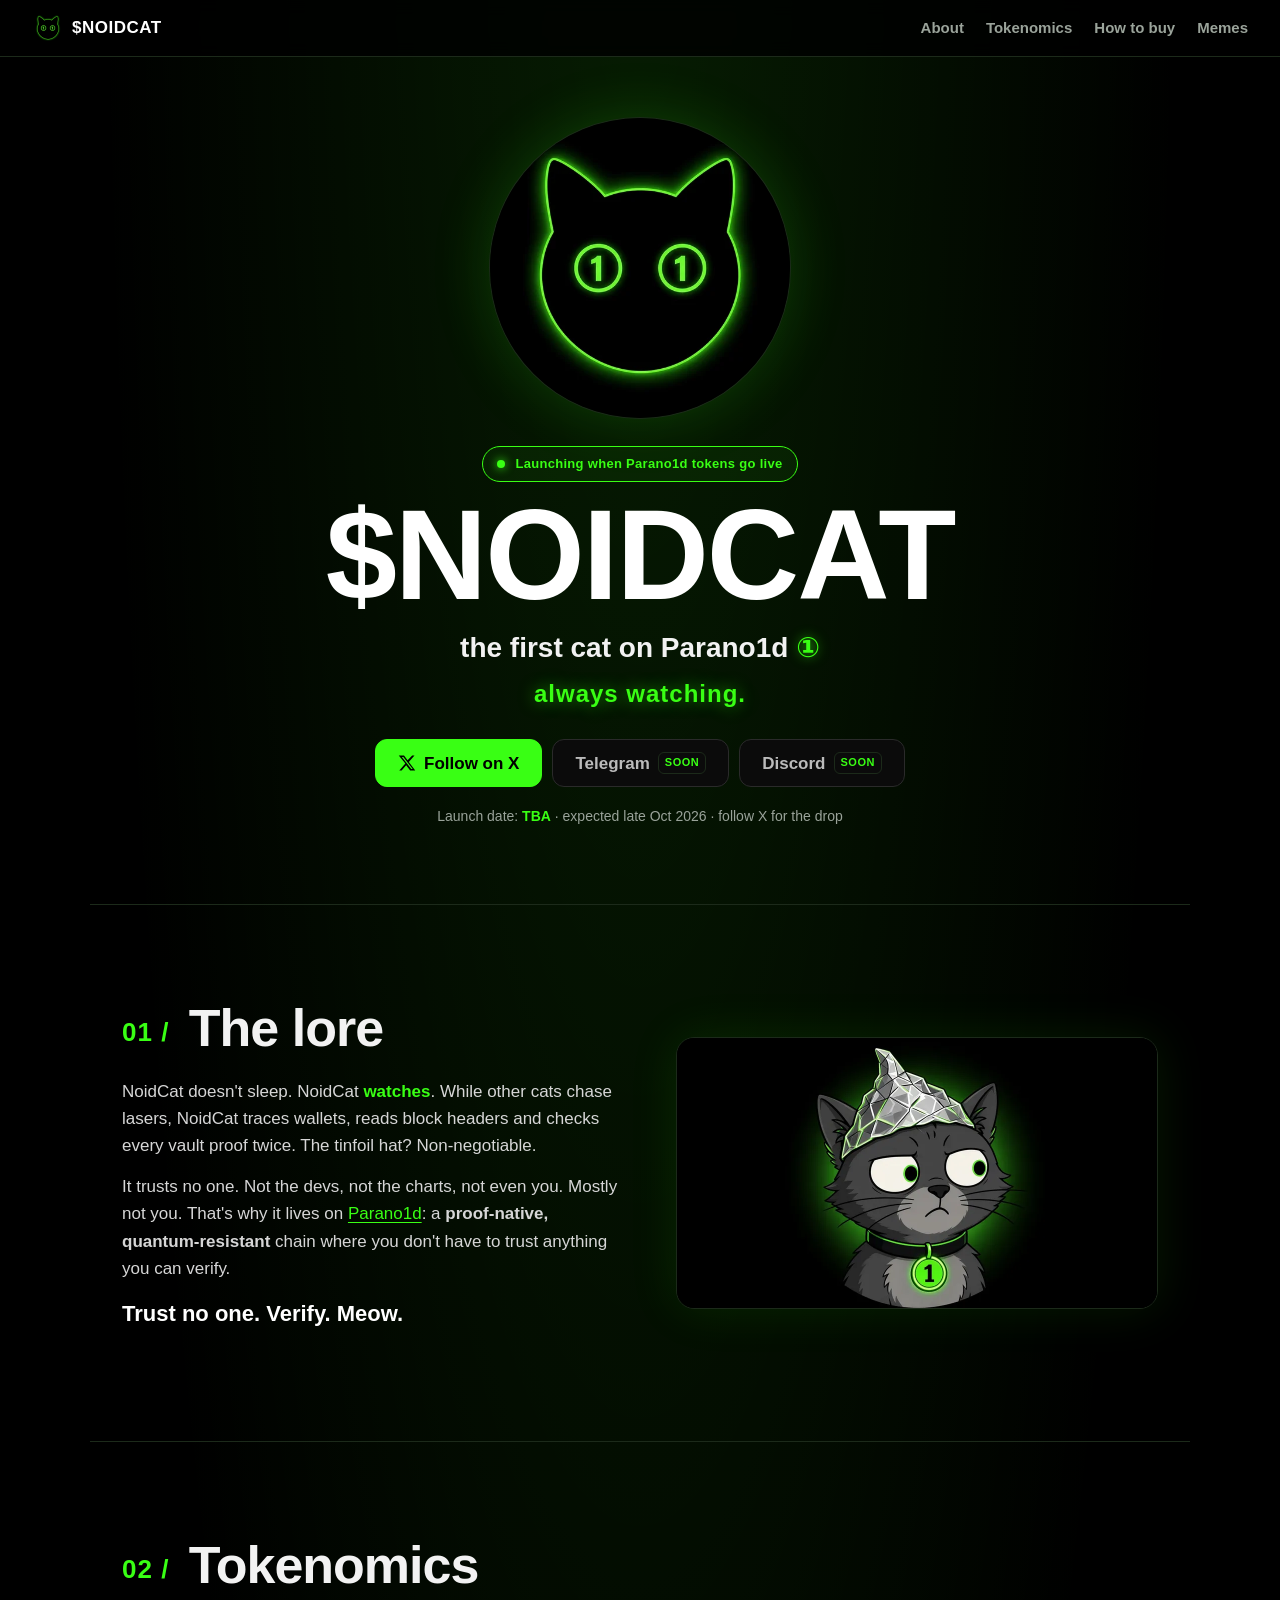
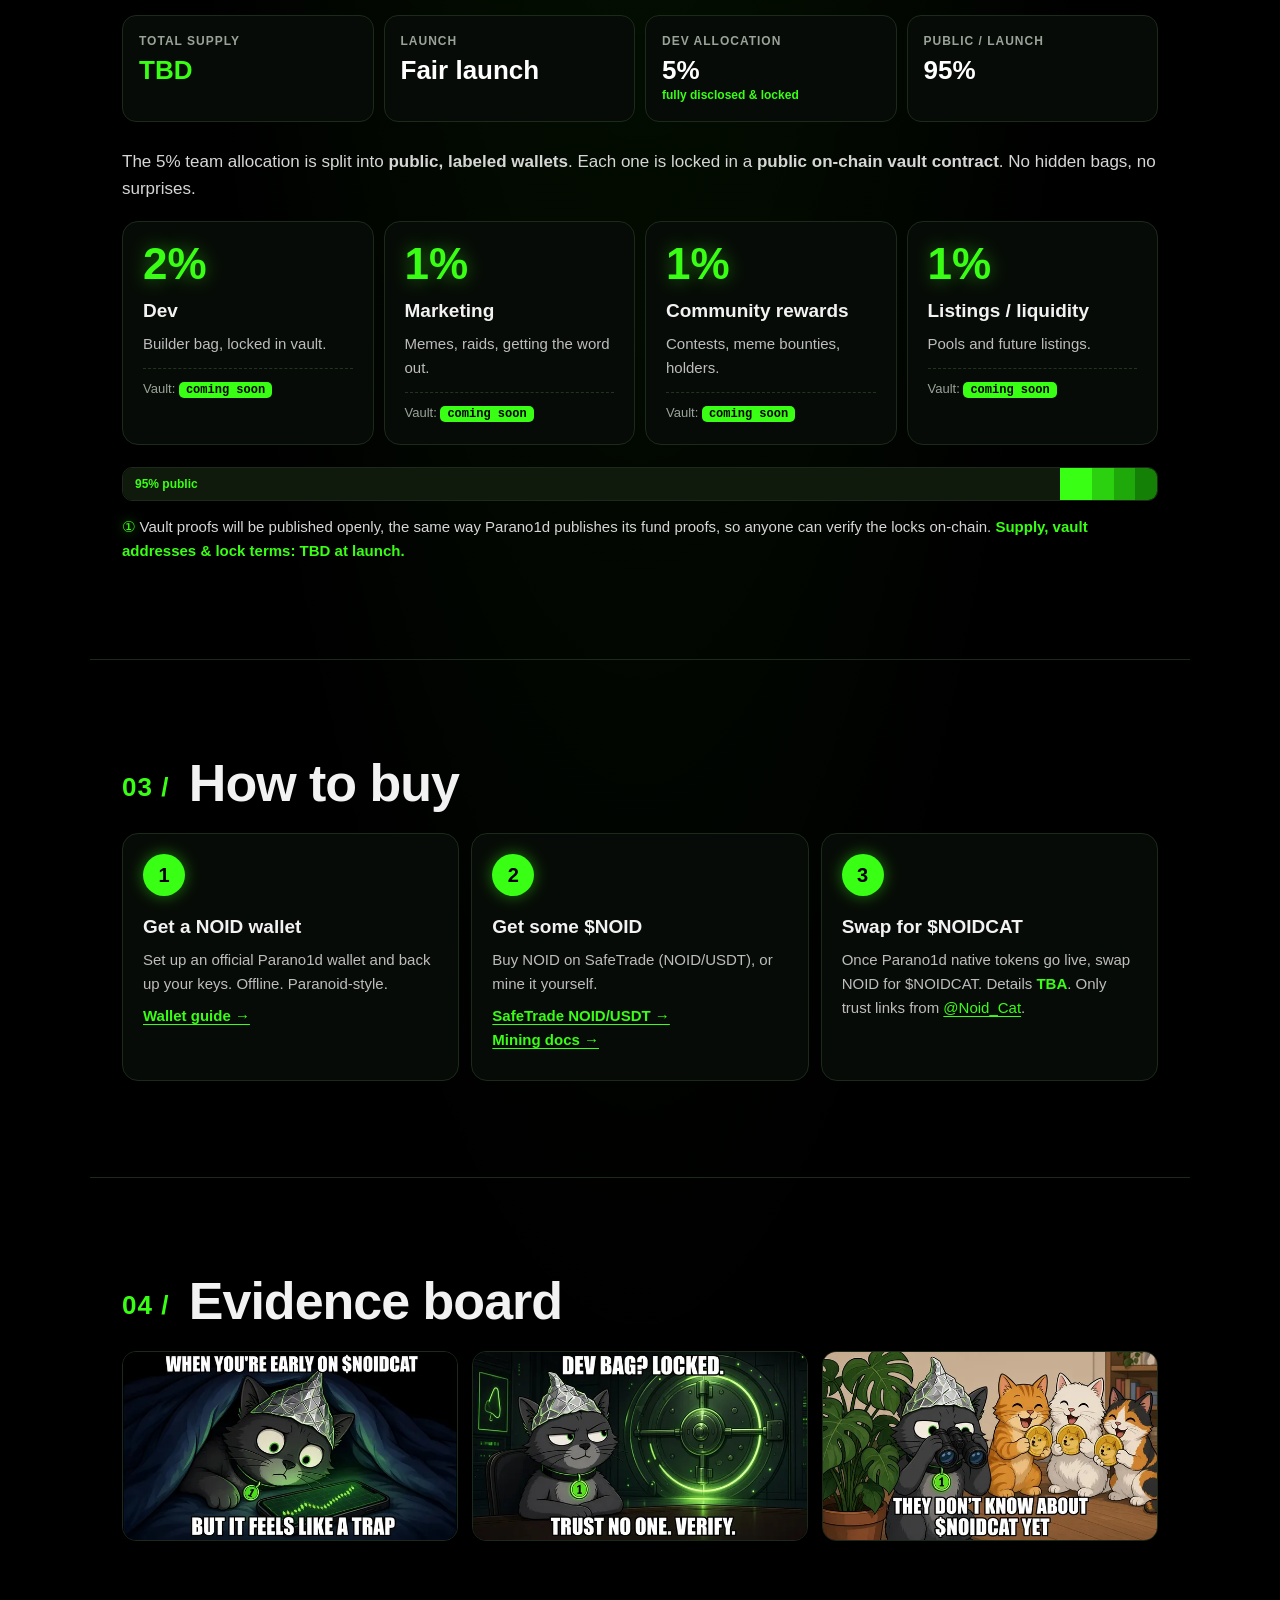
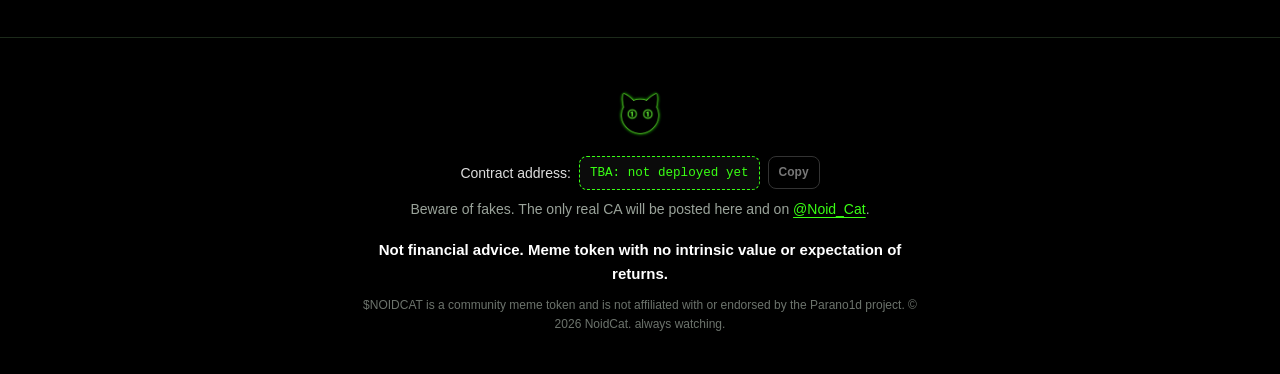
==== index.html @ 2bb9843e "NoidCat static site for GitHub Pages (noidcat.com)" ====
<!doctype html>
<html lang="en">
<head>
<meta charset="utf-8">
<meta name="viewport" content="width=device-width, initial-scale=1">
<title>$NOIDCAT | the first cat on Parano1d ①</title>
<meta name="description" content="$NOIDCAT: the first cat on Parano1d ①. A paranoid meme token launching when Parano1d native tokens go live. Always watching.">
<meta name="theme-color" content="#000000">
<!-- TODO: once a domain exists, make og:image / twitter:image absolute URLs (e.g. https://noidcat.xyz/assets/og-image.jpg) -->
<meta property="og:type" content="website">
<meta property="og:url" content="https://noidcat.com/">
<meta property="og:site_name" content="NoidCat">
<meta property="og:title" content="$NOIDCAT: the first cat on Parano1d ①">
<meta property="og:description" content="Paranoid meme cat launching when Parano1d tokens go live. Always watching.">
<meta property="og:image" content="https://noidcat.com/assets/og-image.jpg">
<meta property="og:image:width" content="1200">
<meta property="og:image:height" content="630">
<meta property="og:image:alt" content="NoidCat logo: black cat head with glowing neon-green ① eyes">
<meta name="twitter:card" content="summary_large_image">
<meta name="twitter:site" content="@Noid_Cat">
<meta name="twitter:title" content="$NOIDCAT: the first cat on Parano1d ①">
<meta name="twitter:description" content="Paranoid meme cat launching when Parano1d tokens go live. Always watching.">
<meta name="twitter:image" content="https://noidcat.com/assets/og-image.jpg">
<link rel="canonical" href="https://noidcat.com/">
<link rel="icon" href="favicon.ico" sizes="any">
<link rel="icon" type="image/png" sizes="32x32" href="assets/favicon-32.png">
<link rel="icon" type="image/png" sizes="192x192" href="assets/favicon-192.png">
<link rel="apple-touch-icon" href="assets/apple-touch-icon.png">
<link rel="preload" as="image" href="assets/logo.webp">
<link rel="stylesheet" href="style.css">
</head>
<body>
<a class="skip" href="#about">Skip to content</a>

<header class="nav">
  <a class="brand" href="#top"><img src="assets/logo.webp" alt="" width="32" height="32">$NOIDCAT</a>
  <nav aria-label="Sections">
    <a href="#about">About</a><a href="#tokenomics">Tokenomics</a><a href="#buy">How to buy</a><a href="#memes">Memes</a>
  </nav>
</header>

<main id="top">
  <!-- 1. HERO -->
  <section class="hero">
    <div class="eyes-wrap">
      <img class="logo" src="assets/logo.webp" alt="NoidCat logo: black cat head with glowing green ① eyes" width="512" height="512" fetchpriority="high">
    </div>
    <p class="badge"><span class="dot" aria-hidden="true"></span>Launching when Parano1d tokens go live</p>
    <h1>$NOIDCAT</h1>
    <p class="sub">the first cat on Parano1d <span class="one">①</span></p>
    <p class="tagline">always watching.</p>
    <div class="cta">
      <a class="btn primary" href="https://x.com/Noid_Cat" target="_blank" rel="noopener">
        <svg viewBox="0 0 24 24" aria-hidden="true"><path d="M18.9 2H22l-7.6 8.7L23 22h-6.8l-5.3-6.9L4.8 22H1.7l8.1-9.3L1 2h7l4.8 6.3L18.9 2Zm-1.2 18h1.9L7.1 3.9H5.1L17.7 20Z"/></svg>Follow on X</a>
      <a class="btn soon" href="#" aria-disabled="true" title="Coming soon">Telegram <small>soon</small></a>
      <a class="btn soon" href="#" aria-disabled="true" title="Coming soon">Discord <small>soon</small></a>
    </div>
    <p class="launch-note">Launch date: <strong>TBA</strong> &middot; expected late Oct 2026 &middot; follow X for the drop</p>
  </section>

  <!-- 2. ABOUT -->
  <section id="about" class="section about">
    <div class="about-text">
      <h2><span class="kicker">01 /</span> The lore</h2>
      <p>NoidCat doesn't sleep. NoidCat <em>watches</em>. While other cats chase lasers, NoidCat traces wallets, reads block headers and checks every vault proof twice. The tinfoil hat? Non-negotiable.</p>
      <p>It trusts no one. Not the devs, not the charts, not even you. Mostly not you. That's why it lives on <a href="https://parano1d.org" target="_blank" rel="noopener">Parano1d</a>: a <strong>proof-native, quantum-resistant</strong> chain where you don't have to trust anything you can verify.</p>
      <p class="punch">Trust no one. Verify. Meow.</p>
    </div>
    <figure class="about-img">
      <img src="assets/character-960.webp" srcset="assets/character-960.webp 960w, assets/character.webp 1280w" sizes="(min-width: 900px) 520px, 100vw" alt="NoidCat: a suspicious gray cat in a tinfoil hat with a glowing ① collar tag" width="960" height="540" loading="lazy">
    </figure>
  </section>

  <!-- 3. TOKENOMICS -->
  <section id="tokenomics" class="section">
    <h2><span class="kicker">02 /</span> Tokenomics</h2>
    <div class="stats">
      <div class="stat"><span class="label">Total supply</span><span class="val tbd">TBD</span></div>
      <div class="stat"><span class="label">Launch</span><span class="val">Fair launch</span></div>
      <div class="stat"><span class="label">Dev allocation</span><span class="val">5%</span><span class="hint">fully disclosed &amp; locked</span></div>
      <div class="stat"><span class="label">Public / launch</span><span class="val">95%</span></div>
    </div>

    <p class="lead">The 5% team allocation is split into <strong>public, labeled wallets</strong>. Each one is locked in a <strong>public on-chain vault contract</strong>. No hidden bags, no surprises.</p>

    <div class="alloc">
      <article class="card"><div class="pct">2%</div><h3>Dev</h3><p>Builder bag, locked in vault.</p><p class="addr">Vault: <code>coming soon</code></p></article>
      <article class="card"><div class="pct">1%</div><h3>Marketing</h3><p>Memes, raids, getting the word out.</p><p class="addr">Vault: <code>coming soon</code></p></article>
      <article class="card"><div class="pct">1%</div><h3>Community rewards</h3><p>Contests, meme bounties, holders.</p><p class="addr">Vault: <code>coming soon</code></p></article>
      <article class="card"><div class="pct">1%</div><h3>Listings / liquidity</h3><p>Pools and future listings.</p><p class="addr">Vault: <code>coming soon</code></p></article>
    </div>

    <div class="bar" role="img" aria-label="Allocation: 95% public, 2% dev, 1% marketing, 1% community, 1% listings">
      <span style="flex:95" class="b-pub">95% public</span><span style="flex:2" class="b-dev"></span><span style="flex:1" class="b-mkt"></span><span style="flex:1" class="b-com"></span><span style="flex:1" class="b-liq"></span>
    </div>

    <p class="proof"><span class="one">①</span> Vault proofs will be published openly, the same way Parano1d publishes its fund proofs, so anyone can verify the locks on-chain. <span class="tbd-inline">Supply, vault addresses &amp; lock terms: TBD at launch.</span></p>
  </section>

  <!-- 4. HOW TO BUY -->
  <section id="buy" class="section">
    <h2><span class="kicker">03 /</span> How to buy</h2>
    <ol class="steps">
      <li><span class="n">1</span><div><h3>Get a NOID wallet</h3><p>Set up an official Parano1d wallet and back up your keys. Offline. Paranoid-style.</p><p class="links"><a href="https://docs.parano1d.org/getting-started/wallet" target="_blank" rel="noopener">Wallet guide →</a></p></div></li>
      <li><span class="n">2</span><div><h3>Get some $NOID</h3><p>Buy NOID on SafeTrade (NOID/USDT), or mine it yourself.</p><p class="links"><a href="https://safetrade.com/exchange/NOID-USDT" target="_blank" rel="noopener">SafeTrade NOID/USDT →</a> <a href="https://docs.parano1d.org/mining" target="_blank" rel="noopener">Mining docs →</a></p></div></li>
      <li><span class="n">3</span><div><h3>Swap for $NOIDCAT</h3><p>Once Parano1d native tokens go live, swap NOID for $NOIDCAT. Details <strong class="tbd-inline">TBA</strong>. Only trust links from <a href="https://x.com/Noid_Cat" target="_blank" rel="noopener">@Noid_Cat</a>.</p></div></li>
    </ol>
  </section>

  <!-- 5. MEMES -->
  <section id="memes" class="section">
    <h2><span class="kicker">04 /</span> Evidence board</h2>
    <div class="gallery">
      <figure><a href="assets/meme-early-trap.jpg" target="_blank"><img src="assets/meme-early-trap-640.webp" srcset="assets/meme-early-trap-640.webp 640w, assets/meme-early-trap.webp 1280w" sizes="(min-width: 900px) 33vw, 100vw" alt="Meme: When you're early on $NOIDCAT but it feels like a trap" width="640" height="360" loading="lazy"></a></figure>
      <figure><a href="assets/meme-dev-bag-locked.jpg" target="_blank"><img src="assets/meme-dev-bag-locked-640.webp" srcset="assets/meme-dev-bag-locked-640.webp 640w, assets/meme-dev-bag-locked.webp 1280w" sizes="(min-width: 900px) 33vw, 100vw" alt="Meme: Dev bag? Locked. Trust no one. Verify." width="640" height="360" loading="lazy"></a></figure>
      <figure><a href="assets/meme-they-dont-know.jpg" target="_blank"><img src="assets/meme-they-dont-know-640.webp" srcset="assets/meme-they-dont-know-640.webp 640w, assets/meme-they-dont-know.webp 1280w" sizes="(min-width: 900px) 33vw, 100vw" alt="Meme: They don't know about $NOIDCAT yet" width="640" height="360" loading="lazy"></a></figure>
    </div>
  </section>
</main>

<!-- 6. FOOTER -->
<footer class="footer">
  <img src="assets/logo.webp" alt="" width="56" height="56" loading="lazy">
  <p class="ca">Contract address: <code id="ca">TBA: not deployed yet</code> <button type="button" class="copy" data-copy="ca" disabled>Copy</button></p>
  <p class="warn">Beware of fakes. The only real CA will be posted here and on <a href="https://x.com/Noid_Cat" target="_blank" rel="noopener">@Noid_Cat</a>.</p>
  <p class="disclaimer">Not financial advice. Meme token with no intrinsic value or expectation of returns.</p>
  <p class="small">$NOIDCAT is a community meme token and is not affiliated with or endorsed by the Parano1d project. &copy; 2026 NoidCat. always watching.</p>
</footer>

<script>
// Copy contract address (enabled once a real CA is set). No trackers.
document.querySelectorAll('.copy').forEach(function(b){b.addEventListener('click',function(){var t=document.getElementById(b.dataset.copy).textContent.trim();navigator.clipboard&&navigator.clipboard.writeText(t).then(function(){b.textContent='Copied';setTimeout(function(){b.textContent='Copy'},1500)})})});
document.querySelectorAll('[aria-disabled="true"]').forEach(function(a){a.addEventListener('click',function(e){e.preventDefault()})});
</script>
</body>
</html>
---- style.css ----
:root{--bg:#000;--fg:#f2f2f2;--muted:#9aa39a;--g:#39ff14;--g2:#2bd10f;--line:#1c2a1a;--card:#070b07;
--font:"Inter","Helvetica Neue",Arial,system-ui,-apple-system,"Segoe UI",Roboto,sans-serif}
*{box-sizing:border-box}
html{scroll-behavior:smooth;-webkit-text-size-adjust:100%}
body{margin:0;background:var(--bg);color:var(--fg);font-family:var(--font);line-height:1.6;font-size:17px;
background-image:radial-gradient(ellipse at 50% -10%,rgba(57,255,20,.12),transparent 60%)}
img{max-width:100%;height:auto;display:block}
a{color:var(--g);text-decoration-thickness:1px;text-underline-offset:3px}
a:hover{color:#fff}
:focus-visible{outline:2px solid var(--g);outline-offset:3px}
.skip{position:absolute;left:-999px}.skip:focus{left:8px;top:8px;background:var(--g);color:#000;padding:8px;z-index:9}
code{font-family:ui-monospace,SFMono-Regular,Menlo,Consolas,monospace;font-size:.9em}
.one{color:var(--g);text-shadow:0 0 12px rgba(57,255,20,.7)}

/* nav */
.nav{position:sticky;top:0;z-index:5;display:flex;align-items:center;justify-content:space-between;gap:12px;
padding:10px 18px;background:rgba(0,0,0,.82);backdrop-filter:blur(8px);-webkit-backdrop-filter:blur(8px);border-bottom:1px solid var(--line)}
.brand{display:flex;align-items:center;gap:8px;font-weight:900;color:#fff;text-decoration:none;letter-spacing:.5px}
.brand img{border-radius:50%}
.nav nav{display:none;gap:22px}
.nav nav a{color:var(--muted);text-decoration:none;font-weight:600;font-size:15px}
.nav nav a:hover{color:var(--g)}

/* hero */
.hero{min-height:calc(100svh - 53px);display:flex;flex-direction:column;align-items:center;justify-content:center;text-align:center;padding:40px 20px 56px}
.eyes-wrap{width:min(62vw,300px);aspect-ratio:1;border-radius:50%;overflow:hidden;box-shadow:0 0 0 1px var(--line),0 0 60px rgba(57,255,20,.18)}
.logo{width:100%;height:100%;object-fit:cover}
.badge{display:inline-flex;align-items:center;gap:10px;margin:28px 0 6px;padding:7px 14px;border:1px solid var(--g);border-radius:999px;
color:var(--g);font-size:13px;font-weight:700;letter-spacing:.3px;background:rgba(57,255,20,.06)}
.dot{width:8px;height:8px;border-radius:50%;background:var(--g);box-shadow:0 0 10px var(--g);animation:pulse 1.6s ease-in-out infinite}
@keyframes pulse{50%{opacity:.25}}
h1{margin:6px 0 0;font-size:clamp(52px,15vw,128px);line-height:.95;font-weight:900;letter-spacing:-2px;color:#fff}
.sub{margin:10px 0 0;font-size:clamp(19px,4.6vw,28px);font-weight:700}
.tagline{margin:4px 0 26px;color:var(--g);font-weight:800;font-size:clamp(18px,4vw,24px);letter-spacing:1px;text-shadow:0 0 16px rgba(57,255,20,.5)}
.cta{display:flex;flex-wrap:wrap;justify-content:center;gap:10px;width:100%;max-width:640px}
.btn{display:inline-flex;align-items:center;justify-content:center;gap:8px;min-height:48px;padding:0 22px;border-radius:12px;font-weight:800;text-decoration:none;
border:1px solid #2a2a2a;color:#fff;background:#0b0b0b;transition:transform .15s,box-shadow .15s}
.btn svg{width:18px;height:18px;fill:currentColor}
.btn.primary{background:var(--g);color:#000;border-color:var(--g);flex-basis:100%}
.btn.primary:hover{box-shadow:0 0 24px rgba(57,255,20,.55);transform:translateY(-1px);color:#000}
.btn.soon{flex:1;color:#bbb;cursor:not-allowed}
.btn.soon small{font-size:11px;font-weight:700;color:var(--g);border:1px solid var(--line);border-radius:6px;padding:1px 6px;text-transform:uppercase;letter-spacing:.5px}
.launch-note{margin:18px 0 0;color:var(--muted);font-size:14px}
.launch-note strong{color:var(--g)}

/* sections */
.section{max-width:1100px;margin:0 auto;padding:64px 20px;border-top:1px solid var(--line)}
h2{margin:0 0 22px;font-size:clamp(32px,7vw,52px);line-height:1.05;font-weight:900;letter-spacing:-1px}
.kicker{color:var(--g);font-size:.5em;vertical-align:middle;letter-spacing:1px;margin-right:6px}
h3{margin:0 0 6px;font-size:19px;font-weight:800}
.about{display:grid;gap:28px;align-items:center}
.about p{margin:0 0 14px;color:#d6d6d6}
.about em{color:var(--g);font-style:normal;font-weight:700}
.punch{font-weight:900;font-size:22px;color:#fff!important}
.about-img{margin:0;border-radius:18px;overflow:hidden;border:1px solid var(--line);box-shadow:0 0 50px rgba(57,255,20,.1)}

/* tokenomics */
.stats{display:grid;grid-template-columns:1fr 1fr;gap:10px;margin-bottom:26px}
.stat{background:var(--card);border:1px solid var(--line);border-radius:14px;padding:16px;display:flex;flex-direction:column}
.label{color:var(--muted);font-size:12px;text-transform:uppercase;letter-spacing:1px;font-weight:700}
.val{font-size:26px;font-weight:900;color:#fff;margin-top:4px;line-height:1.2}
.hint{color:var(--g);font-size:12px;font-weight:600}
.tbd{color:var(--g)}
.lead{color:#d6d6d6;margin:0 0 18px}
.alloc{display:grid;grid-template-columns:1fr 1fr;gap:10px}
.card{position:relative;background:var(--card);border:1px solid var(--line);border-radius:16px;padding:16px;transition:border-color .2s}
.card:hover{border-color:var(--g)}
.pct{font-size:clamp(34px,9vw,44px);font-weight:900;line-height:1;color:var(--g);text-shadow:0 0 18px rgba(57,255,20,.45);margin-bottom:10px}
.card p{margin:0;color:#bdbdbd;font-size:15px}
.card .addr{margin-top:12px;padding-top:10px;border-top:1px dashed #223322;font-size:13px;color:var(--muted)}
.addr code{color:#000;background:var(--g);border-radius:5px;padding:1px 7px;font-weight:700;font-size:12px}
.bar{display:flex;height:34px;margin:22px 0 14px;border-radius:10px;overflow:hidden;border:1px solid var(--line);font-size:12px;font-weight:800}
.bar span{display:flex;align-items:center;padding-left:12px;min-width:5px}
.b-pub{background:#0f1a0d;color:var(--g)}
.b-dev{background:var(--g)}.b-mkt{background:#2bd10f}.b-com{background:#1fa80a}.b-liq{background:#158006}
.proof{color:#d6d6d6;font-size:15px;margin:0}
.tbd-inline{color:var(--g);font-weight:700}

/* steps */
.steps{list-style:none;margin:0;padding:0;display:grid;gap:12px;counter-reset:s}
.steps li{display:flex;gap:16px;background:var(--card);border:1px solid var(--line);border-radius:16px;padding:20px}
.n{flex:none;width:42px;height:42px;border-radius:50%;display:grid;place-items:center;background:var(--g);color:#000;font-weight:900;font-size:20px;box-shadow:0 0 16px rgba(57,255,20,.45)}
.steps p{margin:0 0 8px;color:#bdbdbd;font-size:15px}
.links a{font-weight:700;font-size:15px;margin-right:14px;display:inline-block}

/* gallery */
.gallery{display:grid;gap:14px}
.gallery figure{margin:0;border-radius:14px;overflow:hidden;border:1px solid var(--line);background:#050505}
.gallery img{width:100%;aspect-ratio:16/9;object-fit:cover;transition:transform .3s}
.gallery a:hover img{transform:scale(1.03)}

/* footer */
.footer{border-top:1px solid var(--line);padding:48px 20px 40px;text-align:center;color:var(--muted);font-size:14px}
.footer img{margin:0 auto 14px;border-radius:50%}
.ca{display:flex;flex-wrap:wrap;justify-content:center;align-items:center;gap:8px;color:#ddd;margin:0 0 8px}
.ca code{background:#0b0b0b;border:1px dashed var(--g);color:var(--g);padding:6px 10px;border-radius:8px;word-break:break-all}
.copy{font:inherit;font-weight:700;font-size:12px;background:transparent;border:1px solid #333;color:#777;border-radius:8px;padding:6px 10px}
.copy:not(:disabled){color:var(--g);border-color:var(--g);cursor:pointer}
.warn{margin:0 0 18px}
.disclaimer{color:#fff;font-weight:800;max-width:560px;margin:0 auto 10px;font-size:15px}
.small{font-size:12px;max-width:560px;margin:0 auto;color:#6c736c}

/* >= tablet */
@media (min-width:640px){
  .stats{grid-template-columns:repeat(4,1fr)}
  .card{padding:20px}
  .gallery{grid-template-columns:1fr 1fr}
  .btn.primary{flex-basis:auto}.btn.soon{flex:none}
}
@media (min-width:900px){
  .nav{padding:12px 32px}.nav nav{display:flex}
  .section{padding:96px 32px}
  .about{grid-template-columns:1.05fr 1fr;gap:48px}
  .alloc{grid-template-columns:repeat(4,1fr)}
  .steps{grid-template-columns:repeat(3,1fr)}
  .steps li{flex-direction:column}
  .gallery{grid-template-columns:repeat(3,1fr)}
}
@media (prefers-reduced-motion:reduce){*{animation:none!important;transition:none!important;scroll-behavior:auto!important}}
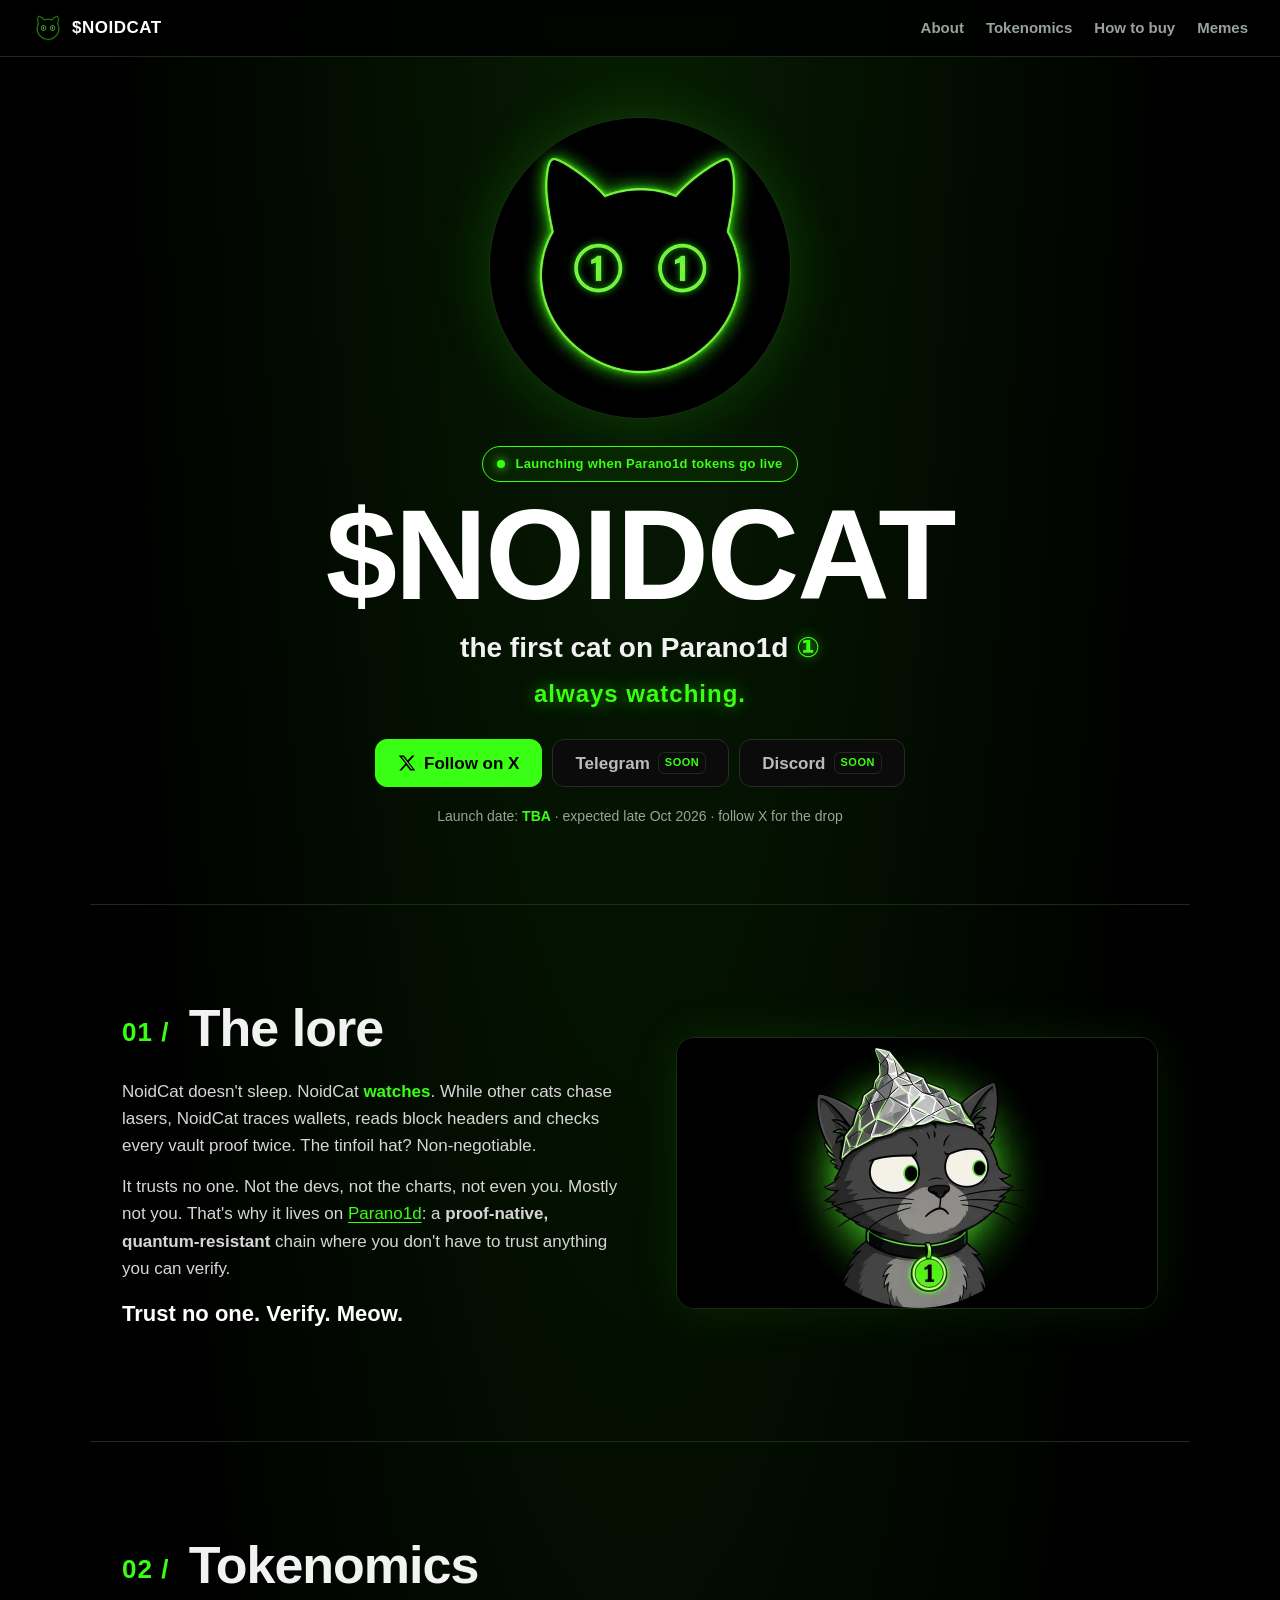
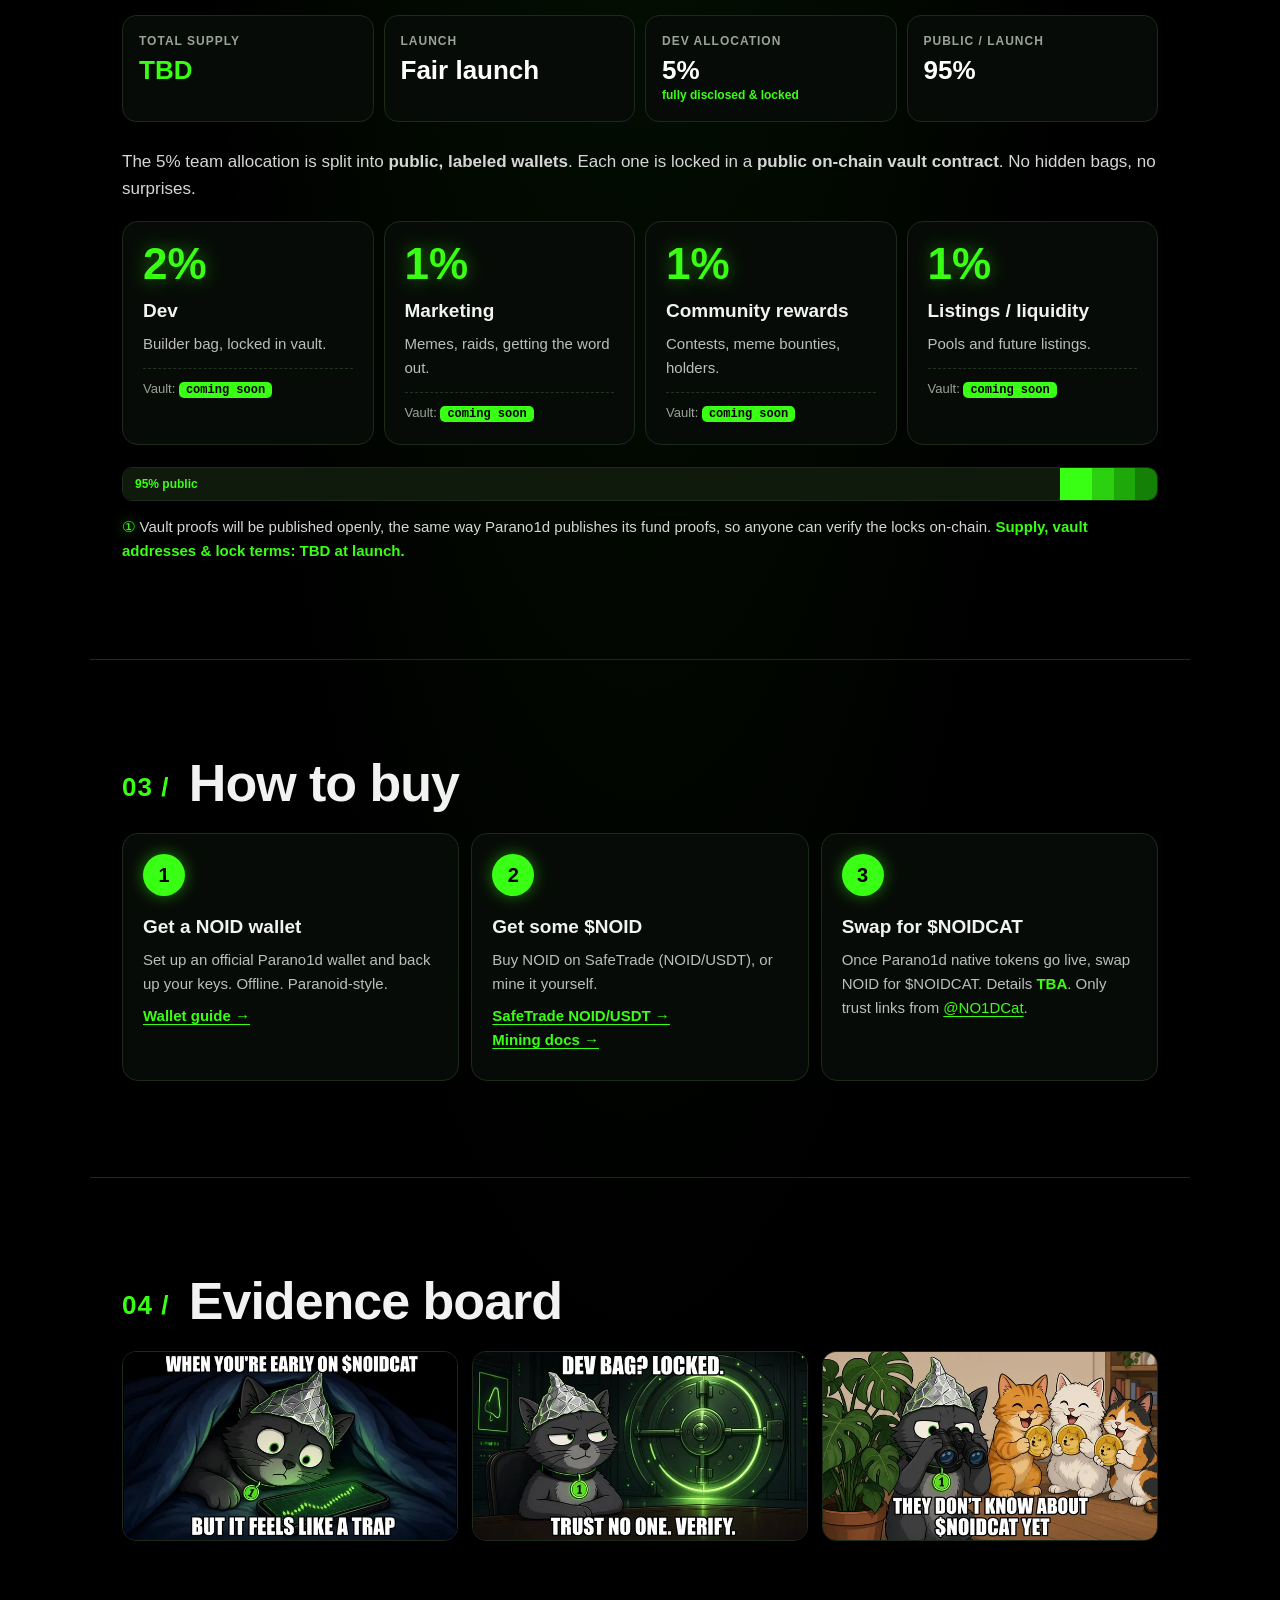
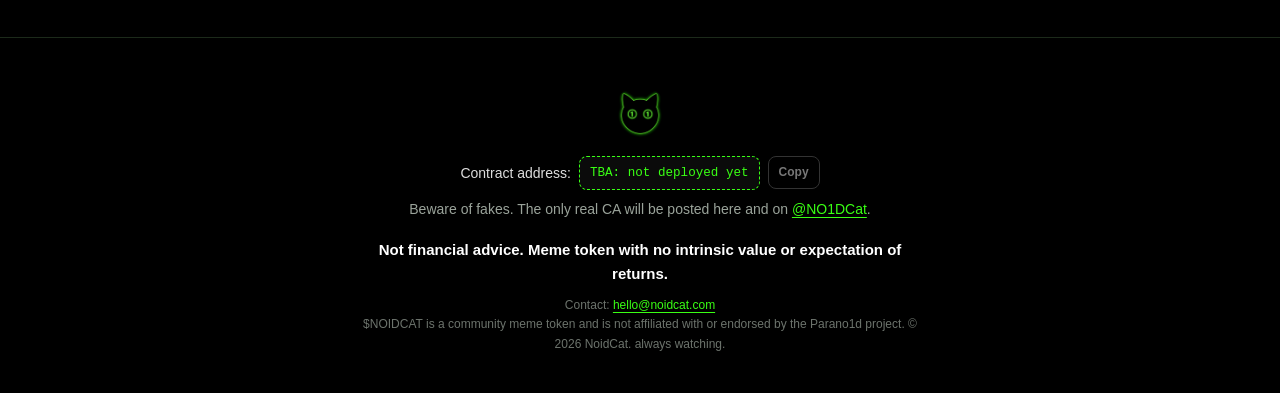
==== commit 55e02d0d: "Use @NO1DCat handle, add contact email" ====
--- a/index.html
+++ b/index.html
@@ -6,7 +6,6 @@
 <title>$NOIDCAT | the first cat on Parano1d ①</title>
 <meta name="description" content="$NOIDCAT: the first cat on Parano1d ①. A paranoid meme token launching when Parano1d native tokens go live. Always watching.">
 <meta name="theme-color" content="#000000">
-<!-- TODO: once a domain exists, make og:image / twitter:image absolute URLs (e.g. https://noidcat.xyz/assets/og-image.jpg) -->
 <meta property="og:type" content="website">
 <meta property="og:url" content="https://noidcat.com/">
 <meta property="og:site_name" content="NoidCat">
@@ -17,7 +16,7 @@
 <meta property="og:image:height" content="630">
 <meta property="og:image:alt" content="NoidCat logo: black cat head with glowing neon-green ① eyes">
 <meta name="twitter:card" content="summary_large_image">
-<meta name="twitter:site" content="@Noid_Cat">
+<meta name="twitter:site" content="@NO1DCat">
 <meta name="twitter:title" content="$NOIDCAT: the first cat on Parano1d ①">
 <meta name="twitter:description" content="Paranoid meme cat launching when Parano1d tokens go live. Always watching.">
 <meta name="twitter:image" content="https://noidcat.com/assets/og-image.jpg">
@@ -50,7 +49,7 @@
     <p class="sub">the first cat on Parano1d <span class="one">①</span></p>
     <p class="tagline">always watching.</p>
     <div class="cta">
-      <a class="btn primary" href="https://x.com/Noid_Cat" target="_blank" rel="noopener">
+      <a class="btn primary" href="https://x.com/NO1DCat" target="_blank" rel="noopener">
         <svg viewBox="0 0 24 24" aria-hidden="true"><path d="M18.9 2H22l-7.6 8.7L23 22h-6.8l-5.3-6.9L4.8 22H1.7l8.1-9.3L1 2h7l4.8 6.3L18.9 2Zm-1.2 18h1.9L7.1 3.9H5.1L17.7 20Z"/></svg>Follow on X</a>
       <a class="btn soon" href="#" aria-disabled="true" title="Coming soon">Telegram <small>soon</small></a>
       <a class="btn soon" href="#" aria-disabled="true" title="Coming soon">Discord <small>soon</small></a>
@@ -103,7 +102,7 @@
     <ol class="steps">
       <li><span class="n">1</span><div><h3>Get a NOID wallet</h3><p>Set up an official Parano1d wallet and back up your keys. Offline. Paranoid-style.</p><p class="links"><a href="https://docs.parano1d.org/getting-started/wallet" target="_blank" rel="noopener">Wallet guide →</a></p></div></li>
       <li><span class="n">2</span><div><h3>Get some $NOID</h3><p>Buy NOID on SafeTrade (NOID/USDT), or mine it yourself.</p><p class="links"><a href="https://safetrade.com/exchange/NOID-USDT" target="_blank" rel="noopener">SafeTrade NOID/USDT →</a> <a href="https://docs.parano1d.org/mining" target="_blank" rel="noopener">Mining docs →</a></p></div></li>
-      <li><span class="n">3</span><div><h3>Swap for $NOIDCAT</h3><p>Once Parano1d native tokens go live, swap NOID for $NOIDCAT. Details <strong class="tbd-inline">TBA</strong>. Only trust links from <a href="https://x.com/Noid_Cat" target="_blank" rel="noopener">@Noid_Cat</a>.</p></div></li>
+      <li><span class="n">3</span><div><h3>Swap for $NOIDCAT</h3><p>Once Parano1d native tokens go live, swap NOID for $NOIDCAT. Details <strong class="tbd-inline">TBA</strong>. Only trust links from <a href="https://x.com/NO1DCat" target="_blank" rel="noopener">@NO1DCat</a>.</p></div></li>
     </ol>
   </section>
 
@@ -122,8 +121,9 @@
 <footer class="footer">
   <img src="assets/logo.webp" alt="" width="56" height="56" loading="lazy">
   <p class="ca">Contract address: <code id="ca">TBA: not deployed yet</code> <button type="button" class="copy" data-copy="ca" disabled>Copy</button></p>
-  <p class="warn">Beware of fakes. The only real CA will be posted here and on <a href="https://x.com/Noid_Cat" target="_blank" rel="noopener">@Noid_Cat</a>.</p>
+  <p class="warn">Beware of fakes. The only real CA will be posted here and on <a href="https://x.com/NO1DCat" target="_blank" rel="noopener">@NO1DCat</a>.</p>
   <p class="disclaimer">Not financial advice. Meme token with no intrinsic value or expectation of returns.</p>
+  <p class="small">Contact: <a href="mailto:hello@noidcat.com">hello@noidcat.com</a></p>
   <p class="small">$NOIDCAT is a community meme token and is not affiliated with or endorsed by the Parano1d project. &copy; 2026 NoidCat. always watching.</p>
 </footer>
 
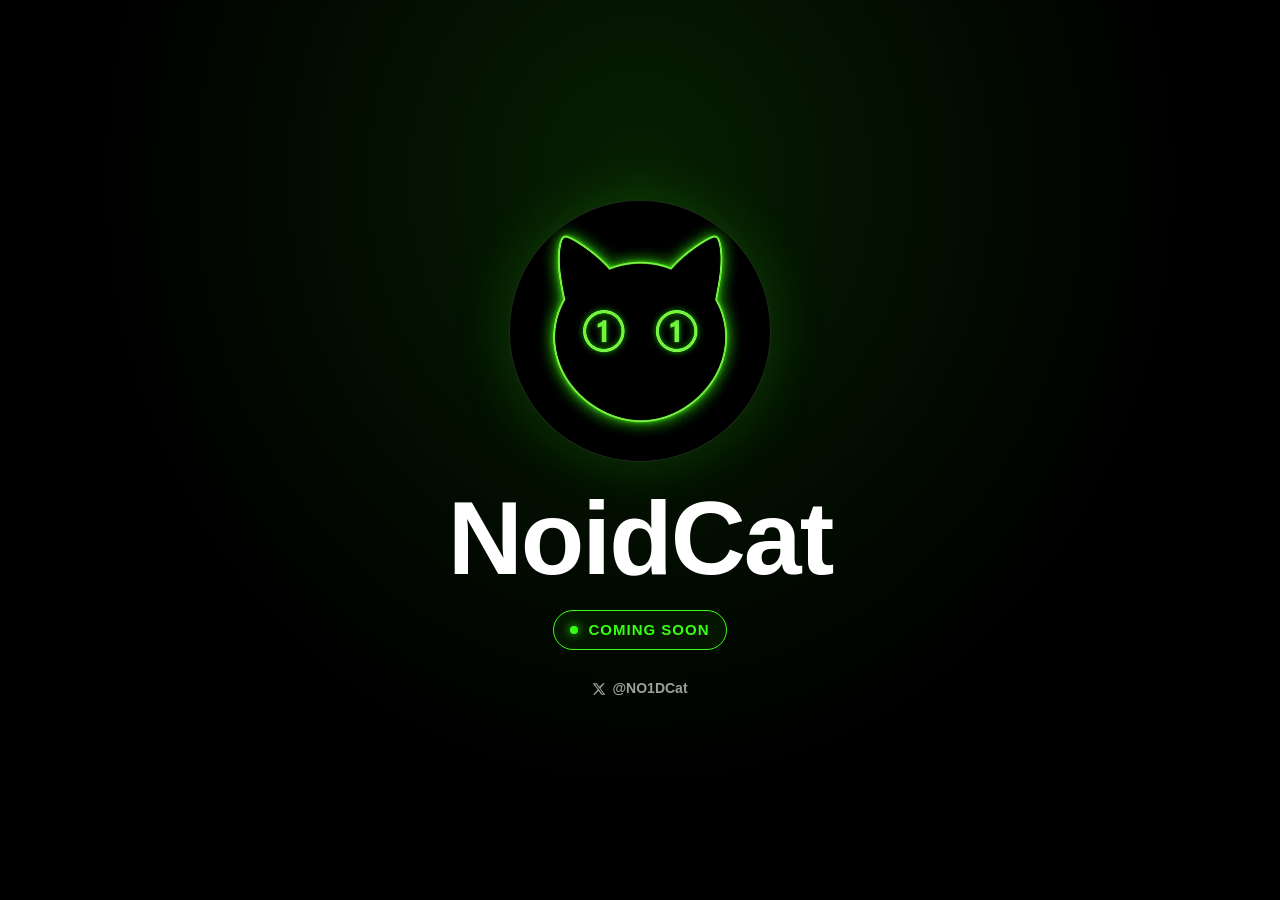
==== commit d98801da: "Replace site with Coming soon placeholder (full site preserved on full-site branch / full-site-v1 ta" ====
--- a/index.html
+++ b/index.html
@@ -3,134 +3,45 @@
 <head>
 <meta charset="utf-8">
 <meta name="viewport" content="width=device-width, initial-scale=1">
-<title>$NOIDCAT | the first cat on Parano1d ①</title>
-<meta name="description" content="$NOIDCAT: the first cat on Parano1d ①. A paranoid meme token launching when Parano1d native tokens go live. Always watching.">
+<title>NoidCat | Coming soon</title>
+<meta name="description" content="NoidCat. Coming soon. Always watching.">
 <meta name="theme-color" content="#000000">
-<meta property="og:type" content="website">
-<meta property="og:url" content="https://noidcat.com/">
-<meta property="og:site_name" content="NoidCat">
-<meta property="og:title" content="$NOIDCAT: the first cat on Parano1d ①">
-<meta property="og:description" content="Paranoid meme cat launching when Parano1d tokens go live. Always watching.">
-<meta property="og:image" content="https://noidcat.com/assets/og-image.jpg">
-<meta property="og:image:width" content="1200">
-<meta property="og:image:height" content="630">
-<meta property="og:image:alt" content="NoidCat logo: black cat head with glowing neon-green ① eyes">
-<meta name="twitter:card" content="summary_large_image">
-<meta name="twitter:site" content="@NO1DCat">
-<meta name="twitter:title" content="$NOIDCAT: the first cat on Parano1d ①">
-<meta name="twitter:description" content="Paranoid meme cat launching when Parano1d tokens go live. Always watching.">
-<meta name="twitter:image" content="https://noidcat.com/assets/og-image.jpg">
+<meta name="robots" content="noindex">
 <link rel="canonical" href="https://noidcat.com/">
 <link rel="icon" href="favicon.ico" sizes="any">
 <link rel="icon" type="image/png" sizes="32x32" href="assets/favicon-32.png">
 <link rel="icon" type="image/png" sizes="192x192" href="assets/favicon-192.png">
 <link rel="apple-touch-icon" href="assets/apple-touch-icon.png">
-<link rel="preload" as="image" href="assets/logo.webp">
-<link rel="stylesheet" href="style.css">
+<style>
+:root{--bg:#000;--fg:#f2f2f2;--muted:#9aa39a;--g:#39ff14;--line:#1c2a1a;
+--font:"Inter","Helvetica Neue",Arial,system-ui,-apple-system,"Segoe UI",Roboto,sans-serif}
+*{box-sizing:border-box}
+html,body{height:100%}
+body{margin:0;background:var(--bg);color:var(--fg);font-family:var(--font);line-height:1.5;
+background-image:radial-gradient(ellipse at 50% 20%,rgba(57,255,20,.12),transparent 60%);
+display:flex;align-items:center;justify-content:center;text-align:center;padding:32px 20px}
+main{display:flex;flex-direction:column;align-items:center}
+.logo-wrap{width:min(60vw,260px);aspect-ratio:1;border-radius:50%;overflow:hidden;
+box-shadow:0 0 0 1px var(--line),0 0 60px rgba(57,255,20,.18)}
+.logo-wrap img{width:100%;height:100%;display:block;object-fit:cover}
+h1{margin:28px 0 0;font-size:clamp(48px,13vw,104px);line-height:.95;font-weight:900;letter-spacing:-2px;color:#fff}
+.soon{display:inline-flex;align-items:center;gap:10px;margin:22px 0 0;padding:8px 16px;border:1px solid var(--g);border-radius:999px;
+color:var(--g);font-size:15px;font-weight:800;letter-spacing:1px;text-transform:uppercase;background:rgba(57,255,20,.06)}
+.dot{width:8px;height:8px;border-radius:50%;background:var(--g);box-shadow:0 0 10px var(--g);animation:pulse 1.6s ease-in-out infinite}
+@keyframes pulse{50%{opacity:.35}}
+.x{margin-top:28px;color:var(--muted);font-size:14px;text-decoration:none;font-weight:600;display:inline-flex;align-items:center;gap:6px}
+.x svg{width:14px;height:14px;fill:currentColor}
+.x:hover{color:var(--g)}
+:focus-visible{outline:2px solid var(--g);outline-offset:3px}
+@media (prefers-reduced-motion:reduce){.dot{animation:none}}
+</style>
 </head>
 <body>
-<a class="skip" href="#about">Skip to content</a>
-
-<header class="nav">
-  <a class="brand" href="#top"><img src="assets/logo.webp" alt="" width="32" height="32">$NOIDCAT</a>
-  <nav aria-label="Sections">
-    <a href="#about">About</a><a href="#tokenomics">Tokenomics</a><a href="#buy">How to buy</a><a href="#memes">Memes</a>
-  </nav>
-</header>
-
-<main id="top">
-  <!-- 1. HERO -->
-  <section class="hero">
-    <div class="eyes-wrap">
-      <img class="logo" src="assets/logo.webp" alt="NoidCat logo: black cat head with glowing green ① eyes" width="512" height="512" fetchpriority="high">
-    </div>
-    <p class="badge"><span class="dot" aria-hidden="true"></span>Launching when Parano1d tokens go live</p>
-    <h1>$NOIDCAT</h1>
-    <p class="sub">the first cat on Parano1d <span class="one">①</span></p>
-    <p class="tagline">always watching.</p>
-    <div class="cta">
-      <a class="btn primary" href="https://x.com/NO1DCat" target="_blank" rel="noopener">
-        <svg viewBox="0 0 24 24" aria-hidden="true"><path d="M18.9 2H22l-7.6 8.7L23 22h-6.8l-5.3-6.9L4.8 22H1.7l8.1-9.3L1 2h7l4.8 6.3L18.9 2Zm-1.2 18h1.9L7.1 3.9H5.1L17.7 20Z"/></svg>Follow on X</a>
-      <a class="btn soon" href="#" aria-disabled="true" title="Coming soon">Telegram <small>soon</small></a>
-      <a class="btn soon" href="#" aria-disabled="true" title="Coming soon">Discord <small>soon</small></a>
-    </div>
-    <p class="launch-note">Launch date: <strong>TBA</strong> &middot; expected late Oct 2026 &middot; follow X for the drop</p>
-  </section>
-
-  <!-- 2. ABOUT -->
-  <section id="about" class="section about">
-    <div class="about-text">
-      <h2><span class="kicker">01 /</span> The lore</h2>
-      <p>NoidCat doesn't sleep. NoidCat <em>watches</em>. While other cats chase lasers, NoidCat traces wallets, reads block headers and checks every vault proof twice. The tinfoil hat? Non-negotiable.</p>
-      <p>It trusts no one. Not the devs, not the charts, not even you. Mostly not you. That's why it lives on <a href="https://parano1d.org" target="_blank" rel="noopener">Parano1d</a>: a <strong>proof-native, quantum-resistant</strong> chain where you don't have to trust anything you can verify.</p>
-      <p class="punch">Trust no one. Verify. Meow.</p>
-    </div>
-    <figure class="about-img">
-      <img src="assets/character-960.webp" srcset="assets/character-960.webp 960w, assets/character.webp 1280w" sizes="(min-width: 900px) 520px, 100vw" alt="NoidCat: a suspicious gray cat in a tinfoil hat with a glowing ① collar tag" width="960" height="540" loading="lazy">
-    </figure>
-  </section>
-
-  <!-- 3. TOKENOMICS -->
-  <section id="tokenomics" class="section">
-    <h2><span class="kicker">02 /</span> Tokenomics</h2>
-    <div class="stats">
-      <div class="stat"><span class="label">Total supply</span><span class="val tbd">TBD</span></div>
-      <div class="stat"><span class="label">Launch</span><span class="val">Fair launch</span></div>
-      <div class="stat"><span class="label">Dev allocation</span><span class="val">5%</span><span class="hint">fully disclosed &amp; locked</span></div>
-      <div class="stat"><span class="label">Public / launch</span><span class="val">95%</span></div>
-    </div>
-
-    <p class="lead">The 5% team allocation is split into <strong>public, labeled wallets</strong>. Each one is locked in a <strong>public on-chain vault contract</strong>. No hidden bags, no surprises.</p>
-
-    <div class="alloc">
-      <article class="card"><div class="pct">2%</div><h3>Dev</h3><p>Builder bag, locked in vault.</p><p class="addr">Vault: <code>coming soon</code></p></article>
-      <article class="card"><div class="pct">1%</div><h3>Marketing</h3><p>Memes, raids, getting the word out.</p><p class="addr">Vault: <code>coming soon</code></p></article>
-      <article class="card"><div class="pct">1%</div><h3>Community rewards</h3><p>Contests, meme bounties, holders.</p><p class="addr">Vault: <code>coming soon</code></p></article>
-      <article class="card"><div class="pct">1%</div><h3>Listings / liquidity</h3><p>Pools and future listings.</p><p class="addr">Vault: <code>coming soon</code></p></article>
-    </div>
-
-    <div class="bar" role="img" aria-label="Allocation: 95% public, 2% dev, 1% marketing, 1% community, 1% listings">
-      <span style="flex:95" class="b-pub">95% public</span><span style="flex:2" class="b-dev"></span><span style="flex:1" class="b-mkt"></span><span style="flex:1" class="b-com"></span><span style="flex:1" class="b-liq"></span>
-    </div>
-
-    <p class="proof"><span class="one">①</span> Vault proofs will be published openly, the same way Parano1d publishes its fund proofs, so anyone can verify the locks on-chain. <span class="tbd-inline">Supply, vault addresses &amp; lock terms: TBD at launch.</span></p>
-  </section>
-
-  <!-- 4. HOW TO BUY -->
-  <section id="buy" class="section">
-    <h2><span class="kicker">03 /</span> How to buy</h2>
-    <ol class="steps">
-      <li><span class="n">1</span><div><h3>Get a NOID wallet</h3><p>Set up an official Parano1d wallet and back up your keys. Offline. Paranoid-style.</p><p class="links"><a href="https://docs.parano1d.org/getting-started/wallet" target="_blank" rel="noopener">Wallet guide →</a></p></div></li>
-      <li><span class="n">2</span><div><h3>Get some $NOID</h3><p>Buy NOID on SafeTrade (NOID/USDT), or mine it yourself.</p><p class="links"><a href="https://safetrade.com/exchange/NOID-USDT" target="_blank" rel="noopener">SafeTrade NOID/USDT →</a> <a href="https://docs.parano1d.org/mining" target="_blank" rel="noopener">Mining docs →</a></p></div></li>
-      <li><span class="n">3</span><div><h3>Swap for $NOIDCAT</h3><p>Once Parano1d native tokens go live, swap NOID for $NOIDCAT. Details <strong class="tbd-inline">TBA</strong>. Only trust links from <a href="https://x.com/NO1DCat" target="_blank" rel="noopener">@NO1DCat</a>.</p></div></li>
-    </ol>
-  </section>
-
-  <!-- 5. MEMES -->
-  <section id="memes" class="section">
-    <h2><span class="kicker">04 /</span> Evidence board</h2>
-    <div class="gallery">
-      <figure><a href="assets/meme-early-trap.jpg" target="_blank"><img src="assets/meme-early-trap-640.webp" srcset="assets/meme-early-trap-640.webp 640w, assets/meme-early-trap.webp 1280w" sizes="(min-width: 900px) 33vw, 100vw" alt="Meme: When you're early on $NOIDCAT but it feels like a trap" width="640" height="360" loading="lazy"></a></figure>
-      <figure><a href="assets/meme-dev-bag-locked.jpg" target="_blank"><img src="assets/meme-dev-bag-locked-640.webp" srcset="assets/meme-dev-bag-locked-640.webp 640w, assets/meme-dev-bag-locked.webp 1280w" sizes="(min-width: 900px) 33vw, 100vw" alt="Meme: Dev bag? Locked. Trust no one. Verify." width="640" height="360" loading="lazy"></a></figure>
-      <figure><a href="assets/meme-they-dont-know.jpg" target="_blank"><img src="assets/meme-they-dont-know-640.webp" srcset="assets/meme-they-dont-know-640.webp 640w, assets/meme-they-dont-know.webp 1280w" sizes="(min-width: 900px) 33vw, 100vw" alt="Meme: They don't know about $NOIDCAT yet" width="640" height="360" loading="lazy"></a></figure>
-    </div>
-  </section>
+<main>
+  <div class="logo-wrap"><img src="assets/logo.webp" alt="NoidCat logo: black cat head with glowing green ① eyes" width="512" height="512"></div>
+  <h1>NoidCat</h1>
+  <p class="soon"><span class="dot" aria-hidden="true"></span>Coming soon</p>
+  <a class="x" href="https://x.com/NO1DCat" target="_blank" rel="noopener"><svg viewBox="0 0 24 24" aria-hidden="true"><path d="M18.9 2H22l-7.6 8.7L23 22h-6.8l-5.3-6.9L4.8 22H1.7l8.1-9.3L1 2h7l4.8 6.3L18.9 2Zm-1.2 18h1.9L7.1 3.9H5.1L17.7 20Z"/></svg>@NO1DCat</a>
 </main>
-
-<!-- 6. FOOTER -->
-<footer class="footer">
-  <img src="assets/logo.webp" alt="" width="56" height="56" loading="lazy">
-  <p class="ca">Contract address: <code id="ca">TBA: not deployed yet</code> <button type="button" class="copy" data-copy="ca" disabled>Copy</button></p>
-  <p class="warn">Beware of fakes. The only real CA will be posted here and on <a href="https://x.com/NO1DCat" target="_blank" rel="noopener">@NO1DCat</a>.</p>
-  <p class="disclaimer">Not financial advice. Meme token with no intrinsic value or expectation of returns.</p>
-  <p class="small">Contact: <a href="mailto:hello@noidcat.com">hello@noidcat.com</a></p>
-  <p class="small">$NOIDCAT is a community meme token and is not affiliated with or endorsed by the Parano1d project. &copy; 2026 NoidCat. always watching.</p>
-</footer>
-
-<script>
-// Copy contract address (enabled once a real CA is set). No trackers.
-document.querySelectorAll('.copy').forEach(function(b){b.addEventListener('click',function(){var t=document.getElementById(b.dataset.copy).textContent.trim();navigator.clipboard&&navigator.clipboard.writeText(t).then(function(){b.textContent='Copied';setTimeout(function(){b.textContent='Copy'},1500)})})});
-document.querySelectorAll('[aria-disabled="true"]').forEach(function(a){a.addEventListener('click',function(e){e.preventDefault()})});
-</script>
 </body>
 </html>
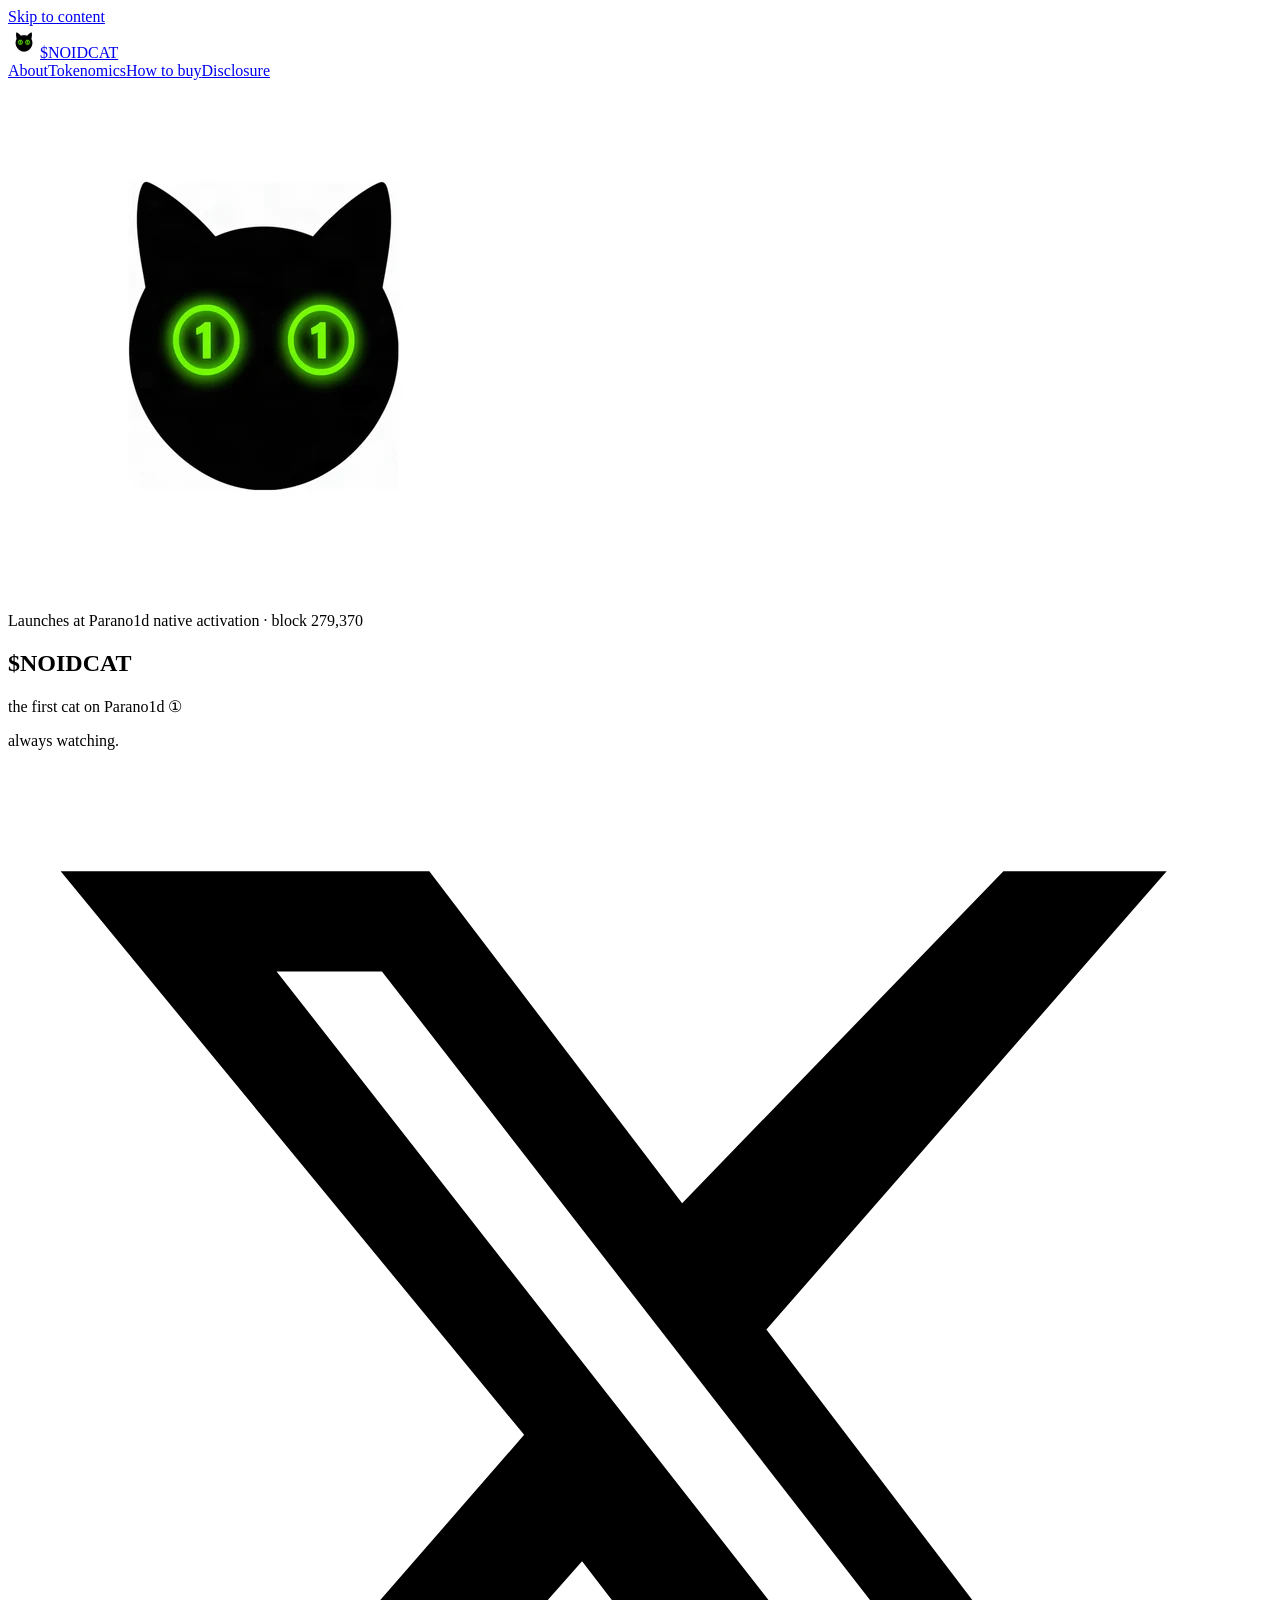
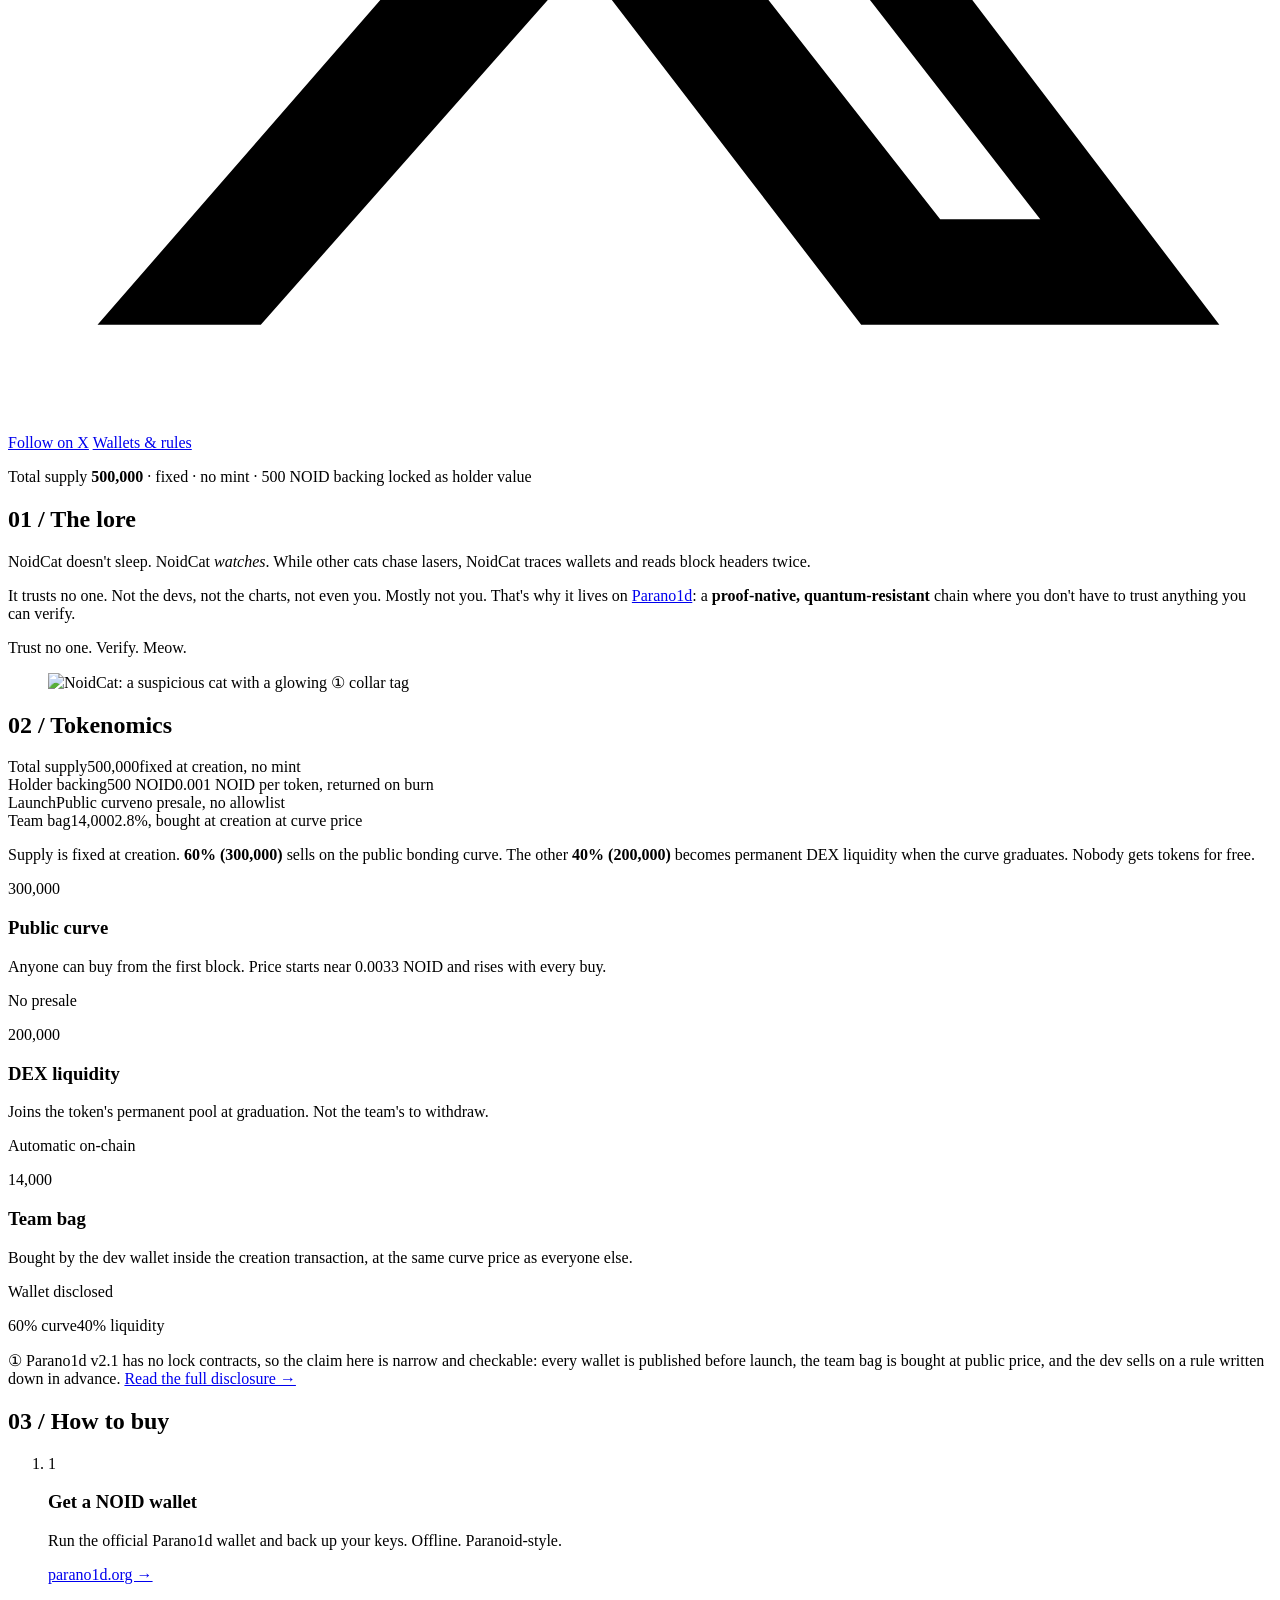
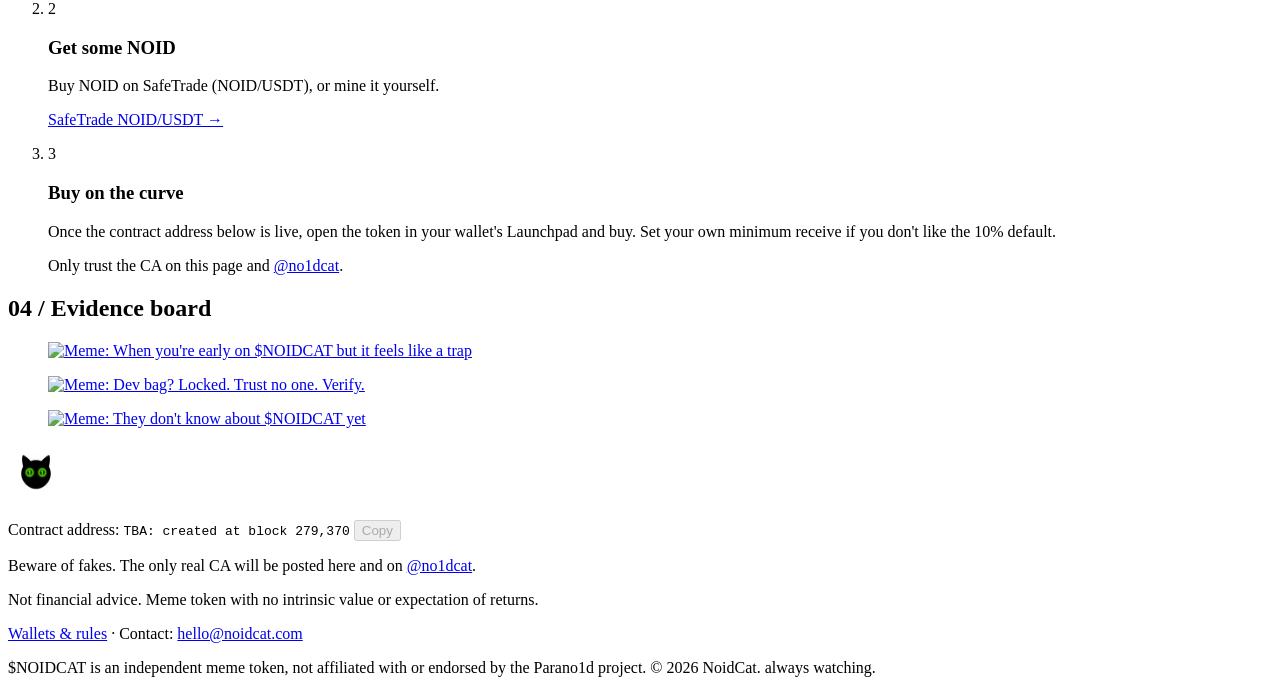
==== commit ee6c27f6: "Launch site: real tokenomics, disclosure page, chosen logo, honest numbers" ====
--- a/index.html
+++ b/index.html
@@ -3,45 +3,131 @@
 <head>
 <meta charset="utf-8">
 <meta name="viewport" content="width=device-width, initial-scale=1">
-<title>NoidCat | Coming soon</title>
-<meta name="description" content="NoidCat. Coming soon. Always watching.">
+<title>$NOIDCAT | the first cat on Parano1d ①</title>
+<meta name="description" content="$NOIDCAT: the first cat on Parano1d ①. A paranoid meme token on a chain you don't have to trust. Always watching.">
 <meta name="theme-color" content="#000000">
-<meta name="robots" content="noindex">
+<meta property="og:type" content="website">
+<meta property="og:url" content="https://noidcat.com/">
+<meta property="og:site_name" content="NoidCat">
+<meta property="og:title" content="$NOIDCAT: the first cat on Parano1d ①">
+<meta property="og:description" content="Paranoid meme cat on Parano1d. Every wallet disclosed. Always watching.">
+<meta property="og:image" content="https://noidcat.com/assets/og-image.jpg">
+<meta property="og:image:width" content="1200">
+<meta property="og:image:height" content="630">
+<meta property="og:image:alt" content="NoidCat logo: black cat head with glowing neon-green ① eyes">
+<meta name="twitter:card" content="summary_large_image">
+<meta name="twitter:site" content="@no1dcat">
+<meta name="twitter:title" content="$NOIDCAT: the first cat on Parano1d ①">
+<meta name="twitter:description" content="Paranoid meme cat on Parano1d. Every wallet disclosed. Always watching.">
+<meta name="twitter:image" content="https://noidcat.com/assets/og-image.jpg">
 <link rel="canonical" href="https://noidcat.com/">
 <link rel="icon" href="favicon.ico" sizes="any">
 <link rel="icon" type="image/png" sizes="32x32" href="assets/favicon-32.png">
 <link rel="icon" type="image/png" sizes="192x192" href="assets/favicon-192.png">
 <link rel="apple-touch-icon" href="assets/apple-touch-icon.png">
-<style>
-:root{--bg:#000;--fg:#f2f2f2;--muted:#9aa39a;--g:#39ff14;--line:#1c2a1a;
---font:"Inter","Helvetica Neue",Arial,system-ui,-apple-system,"Segoe UI",Roboto,sans-serif}
-*{box-sizing:border-box}
-html,body{height:100%}
-body{margin:0;background:var(--bg);color:var(--fg);font-family:var(--font);line-height:1.5;
-background-image:radial-gradient(ellipse at 50% 20%,rgba(57,255,20,.12),transparent 60%);
-display:flex;align-items:center;justify-content:center;text-align:center;padding:32px 20px}
-main{display:flex;flex-direction:column;align-items:center}
-.logo-wrap{width:min(60vw,260px);aspect-ratio:1;border-radius:50%;overflow:hidden;
-box-shadow:0 0 0 1px var(--line),0 0 60px rgba(57,255,20,.18)}
-.logo-wrap img{width:100%;height:100%;display:block;object-fit:cover}
-h1{margin:28px 0 0;font-size:clamp(48px,13vw,104px);line-height:.95;font-weight:900;letter-spacing:-2px;color:#fff}
-.soon{display:inline-flex;align-items:center;gap:10px;margin:22px 0 0;padding:8px 16px;border:1px solid var(--g);border-radius:999px;
-color:var(--g);font-size:15px;font-weight:800;letter-spacing:1px;text-transform:uppercase;background:rgba(57,255,20,.06)}
-.dot{width:8px;height:8px;border-radius:50%;background:var(--g);box-shadow:0 0 10px var(--g);animation:pulse 1.6s ease-in-out infinite}
-@keyframes pulse{50%{opacity:.35}}
-.x{margin-top:28px;color:var(--muted);font-size:14px;text-decoration:none;font-weight:600;display:inline-flex;align-items:center;gap:6px}
-.x svg{width:14px;height:14px;fill:currentColor}
-.x:hover{color:var(--g)}
-:focus-visible{outline:2px solid var(--g);outline-offset:3px}
-@media (prefers-reduced-motion:reduce){.dot{animation:none}}
-</style>
+<link rel="preload" as="image" href="assets/logo.webp">
+<link rel="stylesheet" href="style.css">
 </head>
 <body>
-<main>
-  <div class="logo-wrap"><img src="assets/logo.webp" alt="NoidCat logo: black cat head with glowing green ① eyes" width="512" height="512"></div>
-  <h1>NoidCat</h1>
-  <p class="soon"><span class="dot" aria-hidden="true"></span>Coming soon</p>
-  <a class="x" href="https://x.com/NO1DCat" target="_blank" rel="noopener"><svg viewBox="0 0 24 24" aria-hidden="true"><path d="M18.9 2H22l-7.6 8.7L23 22h-6.8l-5.3-6.9L4.8 22H1.7l8.1-9.3L1 2h7l4.8 6.3L18.9 2Zm-1.2 18h1.9L7.1 3.9H5.1L17.7 20Z"/></svg>@NO1DCat</a>
+<a class="skip" href="#about">Skip to content</a>
+
+<header class="nav">
+  <a class="brand" href="#top"><img src="assets/logo.webp" alt="" width="32" height="32">$NOIDCAT</a>
+  <nav aria-label="Sections">
+    <a href="#about">About</a><a href="#tokenomics">Tokenomics</a><a href="#buy">How to buy</a><a href="disclosure.html">Disclosure</a>
+  </nav>
+</header>
+
+<main id="top">
+  <!-- 1. HERO -->
+  <section class="hero">
+    <div class="eyes-wrap">
+      <img class="logo" src="assets/logo.webp" alt="NoidCat logo: black cat head with glowing green ① eyes" width="512" height="512" fetchpriority="high">
+    </div>
+    <p class="badge"><span class="dot" aria-hidden="true"></span>Launches at Parano1d native activation &middot; block 279,370</p>
+    <h1>$NOIDCAT</h1>
+    <p class="sub">the first cat on Parano1d <span class="one">①</span></p>
+    <p class="tagline">always watching.</p>
+    <div class="cta">
+      <a class="btn primary" href="https://x.com/no1dcat" target="_blank" rel="noopener">
+        <svg viewBox="0 0 24 24" aria-hidden="true"><path d="M18.9 2H22l-7.6 8.7L23 22h-6.8l-5.3-6.9L4.8 22H1.7l8.1-9.3L1 2h7l4.8 6.3L18.9 2Zm-1.2 18h1.9L7.1 3.9H5.1L17.7 20Z"/></svg>Follow on X</a>
+      <a class="btn" href="disclosure.html">Wallets &amp; rules</a>
+    </div>
+    <p class="launch-note">Total supply <strong>500,000</strong> &middot; fixed &middot; no mint &middot; 500 NOID backing locked as holder value</p>
+  </section>
+
+  <!-- 2. ABOUT -->
+  <section id="about" class="section about">
+    <div class="about-text">
+      <h2><span class="kicker">01 /</span> The lore</h2>
+      <p>NoidCat doesn't sleep. NoidCat <em>watches</em>. While other cats chase lasers, NoidCat traces wallets and reads block headers twice.</p>
+      <p>It trusts no one. Not the devs, not the charts, not even you. Mostly not you. That's why it lives on <a href="https://parano1d.org" target="_blank" rel="noopener">Parano1d</a>: a <strong>proof-native, quantum-resistant</strong> chain where you don't have to trust anything you can verify.</p>
+      <p class="punch">Trust no one. Verify. Meow.</p>
+    </div>
+    <figure class="about-img">
+      <img src="assets/character-960.webp" srcset="assets/character-960.webp 960w, assets/character.webp 1280w" sizes="(min-width: 900px) 520px, 100vw" alt="NoidCat: a suspicious cat with a glowing ① collar tag" width="960" height="540" loading="lazy">
+    </figure>
+  </section>
+
+  <!-- 3. TOKENOMICS -->
+  <section id="tokenomics" class="section">
+    <h2><span class="kicker">02 /</span> Tokenomics</h2>
+    <div class="stats">
+      <div class="stat"><span class="label">Total supply</span><span class="val">500,000</span><span class="hint">fixed at creation, no mint</span></div>
+      <div class="stat"><span class="label">Holder backing</span><span class="val">500 NOID</span><span class="hint">0.001 NOID per token, returned on burn</span></div>
+      <div class="stat"><span class="label">Launch</span><span class="val">Public curve</span><span class="hint">no presale, no allowlist</span></div>
+      <div class="stat"><span class="label">Team bag</span><span class="val">14,000</span><span class="hint">2.8%, bought at creation at curve price</span></div>
+    </div>
+
+    <p class="lead">Supply is fixed at creation. <strong>60% (300,000)</strong> sells on the public bonding curve. The other <strong>40% (200,000)</strong> becomes permanent DEX liquidity when the curve graduates. Nobody gets tokens for free.</p>
+
+    <div class="alloc">
+      <article class="card"><div class="pct">300,000</div><h3>Public curve</h3><p>Anyone can buy from the first block. Price starts near 0.0033 NOID and rises with every buy.</p><p class="addr">No presale</p></article>
+      <article class="card"><div class="pct">200,000</div><h3>DEX liquidity</h3><p>Joins the token's permanent pool at graduation. Not the team's to withdraw.</p><p class="addr">Automatic on-chain</p></article>
+      <article class="card"><div class="pct">14,000</div><h3>Team bag</h3><p>Bought by the dev wallet inside the creation transaction, at the same curve price as everyone else.</p><p class="addr">Wallet disclosed</p></article>
+    </div>
+
+    <div class="bar" role="img" aria-label="Allocation: 60% public curve, 40% DEX liquidity, 2.8% team">
+      <span style="flex:60" class="b-pub">60% curve</span><span style="flex:40" class="b-liq">40% liquidity</span><span style="flex:3" class="b-dev"></span>
+    </div>
+
+    <p class="proof"><span class="one">①</span> Parano1d v2.1 has no lock contracts, so the claim here is narrow and checkable: every wallet is published before launch, the team bag is bought at public price, and the dev sells on a rule written down in advance. <a href="disclosure.html">Read the full disclosure →</a></p>
+  </section>
+
+  <!-- 4. HOW TO BUY -->
+  <section id="buy" class="section">
+    <h2><span class="kicker">03 /</span> How to buy</h2>
+    <ol class="steps">
+      <li><span class="n">1</span><div><h3>Get a NOID wallet</h3><p>Run the official Parano1d wallet and back up your keys. Offline. Paranoid-style.</p><p class="links"><a href="https://parano1d.org" target="_blank" rel="noopener">parano1d.org →</a></p></div></li>
+      <li><span class="n">2</span><div><h3>Get some NOID</h3><p>Buy NOID on SafeTrade (NOID/USDT), or mine it yourself.</p><p class="links"><a href="https://safetrade.com/exchange/NOID-USDT" target="_blank" rel="noopener">SafeTrade NOID/USDT →</a></p></div></li>
+      <li><span class="n">3</span><div><h3>Buy on the curve</h3><p>Once the contract address below is live, open the token in your wallet's Launchpad and buy. Set your own minimum receive if you don't like the 10% default.</p><p class="links">Only trust the CA on this page and <a href="https://x.com/no1dcat" target="_blank" rel="noopener">@no1dcat</a>.</p></div></li>
+    </ol>
+  </section>
+
+  <!-- 5. MEMES -->
+  <section id="memes" class="section">
+    <h2><span class="kicker">04 /</span> Evidence board</h2>
+    <div class="gallery">
+      <figure><a href="assets/meme-early-trap.jpg" target="_blank"><img src="assets/meme-early-trap-640.webp" srcset="assets/meme-early-trap-640.webp 640w, assets/meme-early-trap.webp 1280w" sizes="(min-width: 900px) 33vw, 100vw" alt="Meme: When you're early on $NOIDCAT but it feels like a trap" width="640" height="360" loading="lazy"></a></figure>
+      <figure><a href="assets/meme-dev-bag-locked.jpg" target="_blank"><img src="assets/meme-dev-bag-locked-640.webp" srcset="assets/meme-dev-bag-locked-640.webp 640w, assets/meme-dev-bag-locked.webp 1280w" sizes="(min-width: 900px) 33vw, 100vw" alt="Meme: Dev bag? Locked. Trust no one. Verify." width="640" height="360" loading="lazy"></a></figure>
+      <figure><a href="assets/meme-they-dont-know.jpg" target="_blank"><img src="assets/meme-they-dont-know-640.webp" srcset="assets/meme-they-dont-know-640.webp 640w, assets/meme-they-dont-know.webp 1280w" sizes="(min-width: 900px) 33vw, 100vw" alt="Meme: They don't know about $NOIDCAT yet" width="640" height="360" loading="lazy"></a></figure>
+    </div>
+  </section>
 </main>
+
+<!-- 6. FOOTER -->
+<footer class="footer">
+  <img src="assets/logo.webp" alt="" width="56" height="56" loading="lazy">
+  <p class="ca">Contract address: <code id="ca">TBA: created at block 279,370</code> <button type="button" class="copy" data-copy="ca" disabled>Copy</button></p>
+  <p class="warn">Beware of fakes. The only real CA will be posted here and on <a href="https://x.com/no1dcat" target="_blank" rel="noopener">@no1dcat</a>.</p>
+  <p class="disclaimer">Not financial advice. Meme token with no intrinsic value or expectation of returns.</p>
+  <p class="small"><a href="disclosure.html">Wallets &amp; rules</a> &middot; Contact: <a href="mailto:hello@noidcat.com">hello@noidcat.com</a></p>
+  <p class="small">$NOIDCAT is an independent meme token, not affiliated with or endorsed by the Parano1d project. &copy; 2026 NoidCat. always watching.</p>
+</footer>
+
+<script>
+document.querySelectorAll('.copy').forEach(function(b){b.addEventListener('click',function(){var t=document.getElementById(b.dataset.copy).textContent.trim();navigator.clipboard&&navigator.clipboard.writeText(t).then(function(){b.textContent='Copied';setTimeout(function(){b.textContent='Copy'},1500)})})});
+document.querySelectorAll('[aria-disabled="true"]').forEach(function(a){a.addEventListener('click',function(e){e.preventDefault()})});
+</script>
 </body>
 </html>
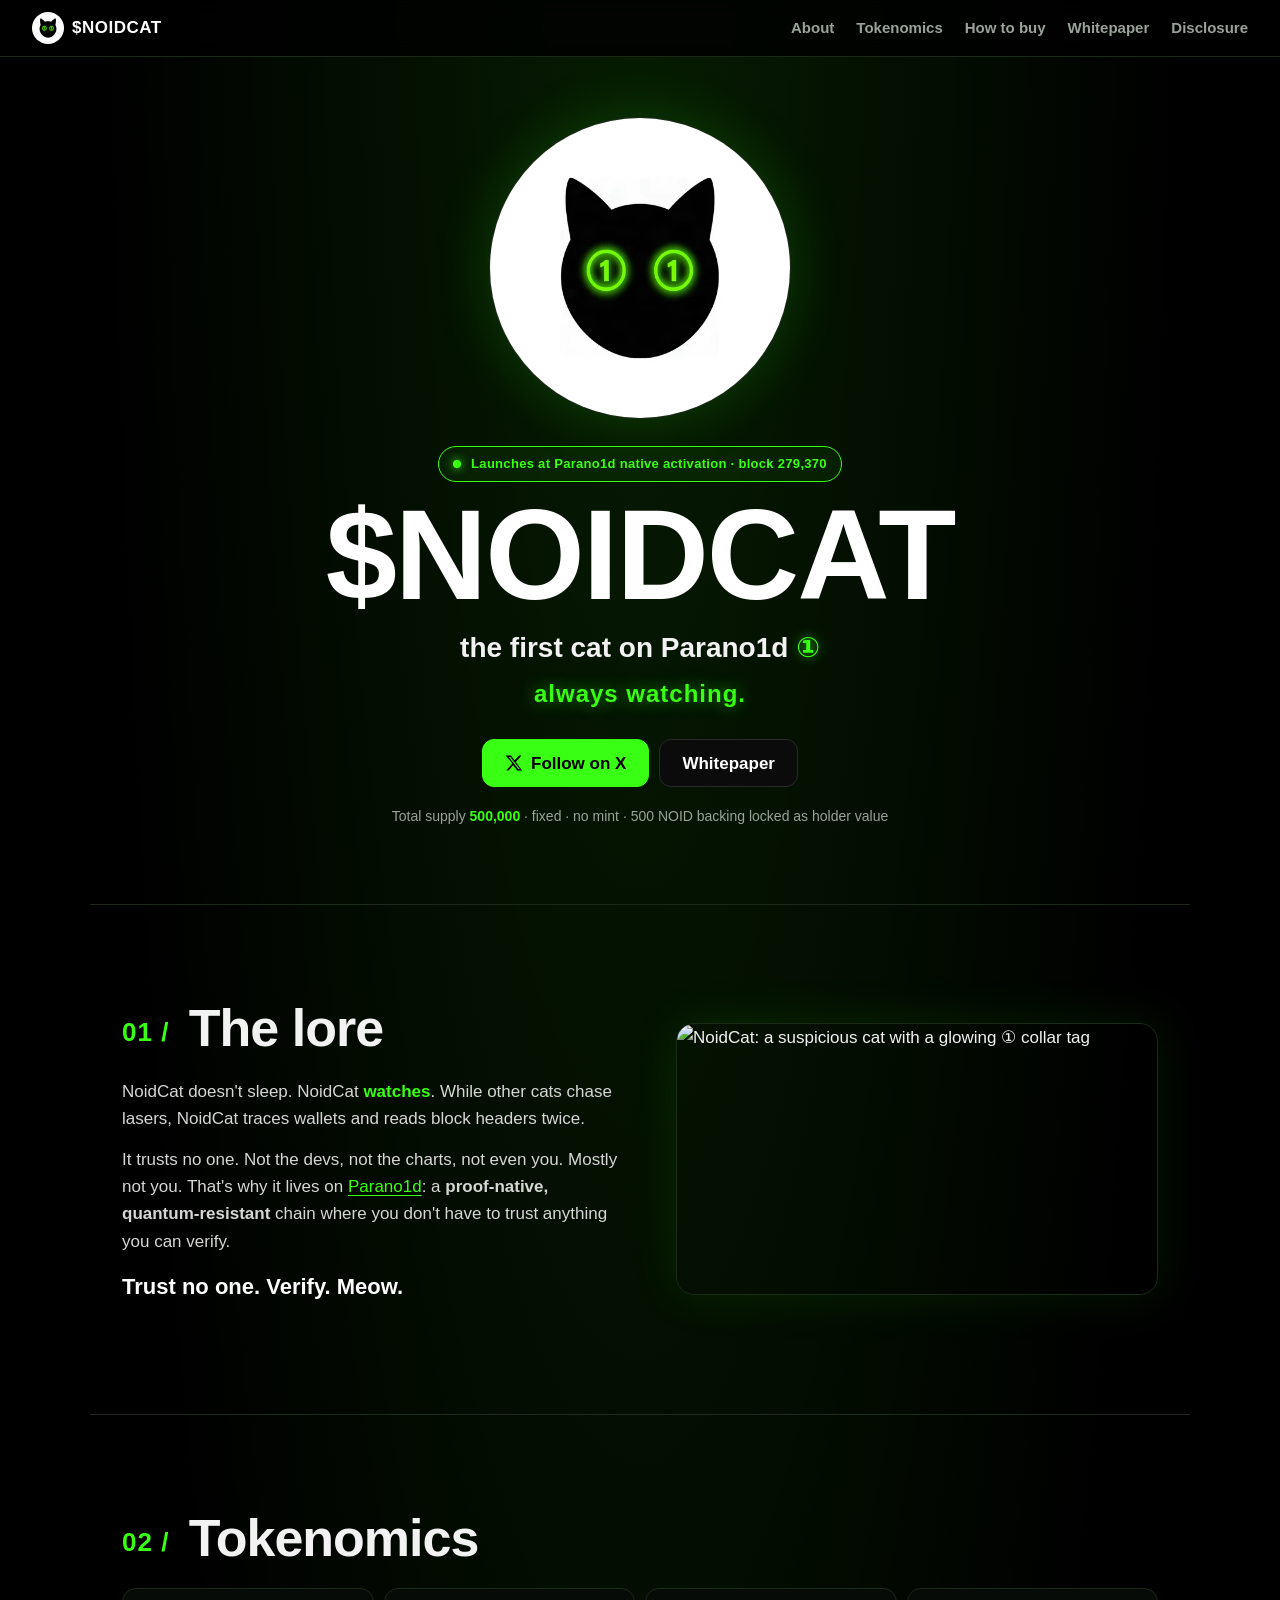
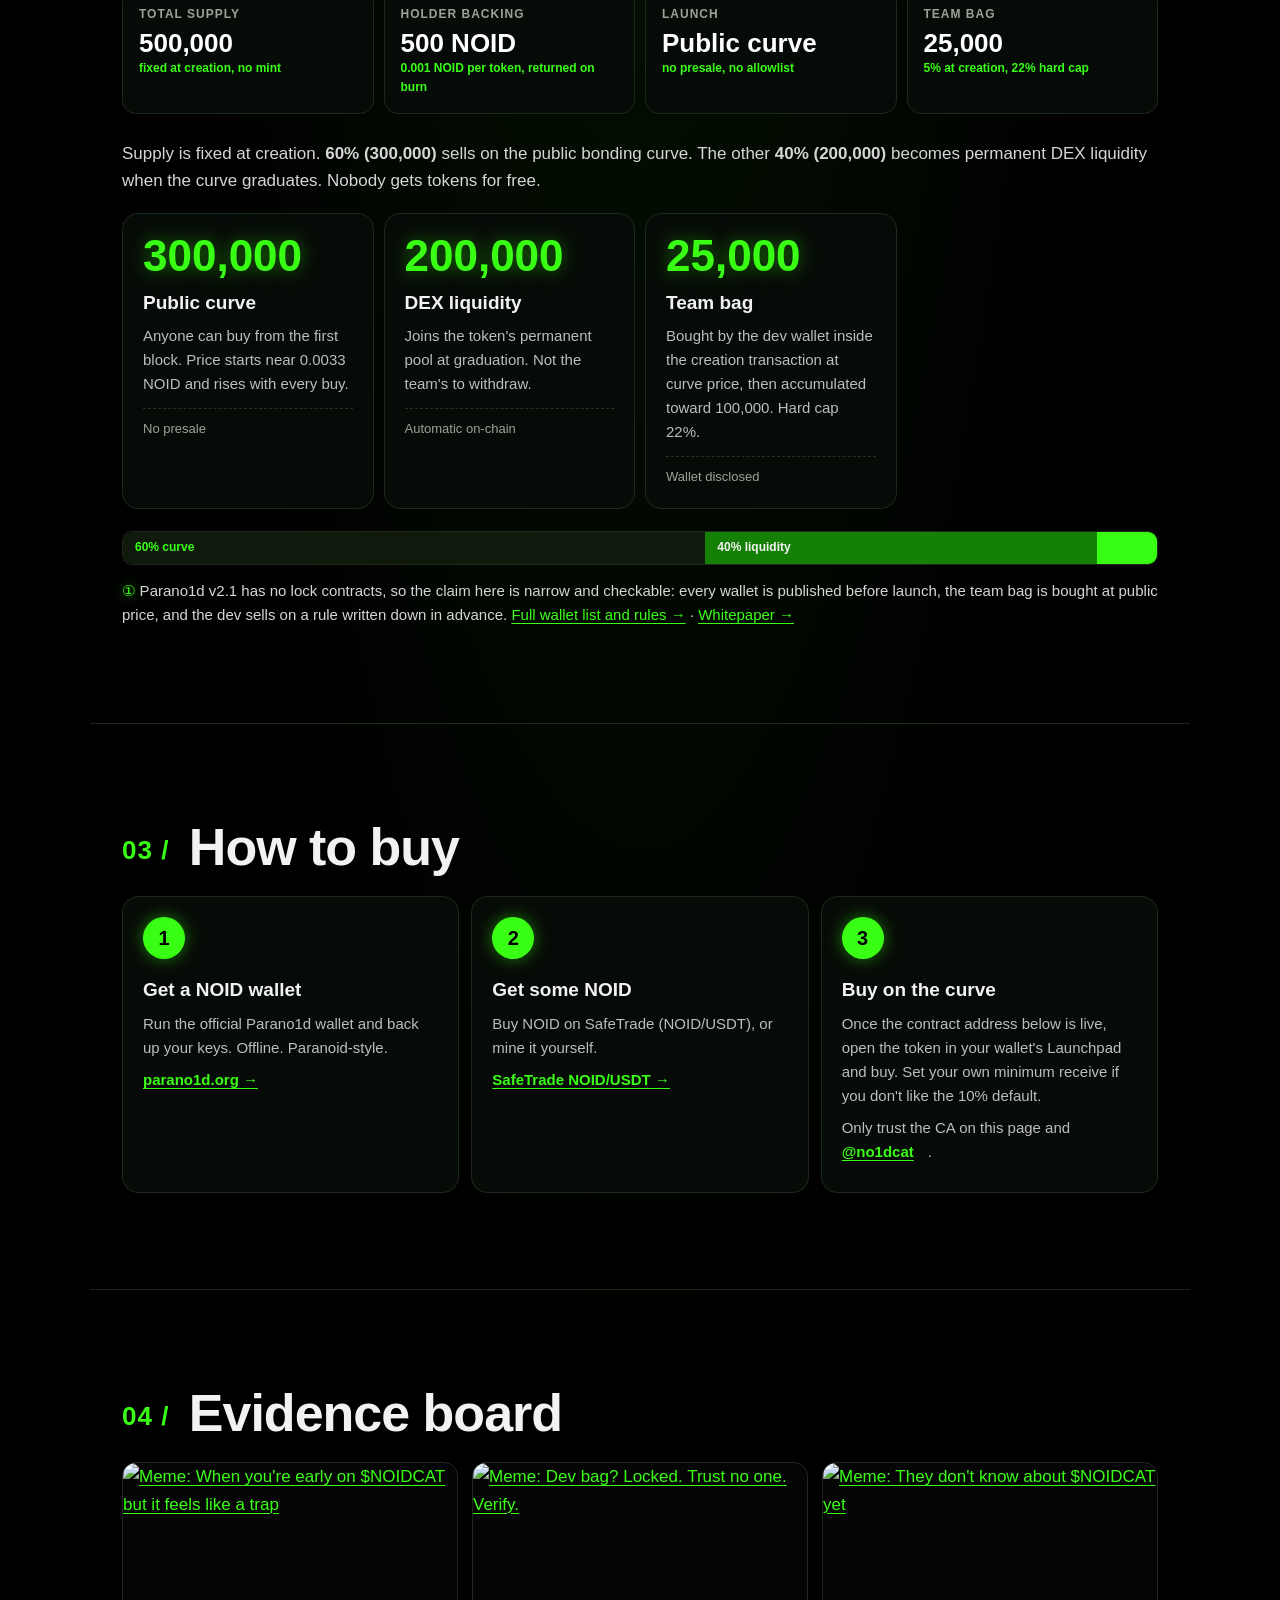
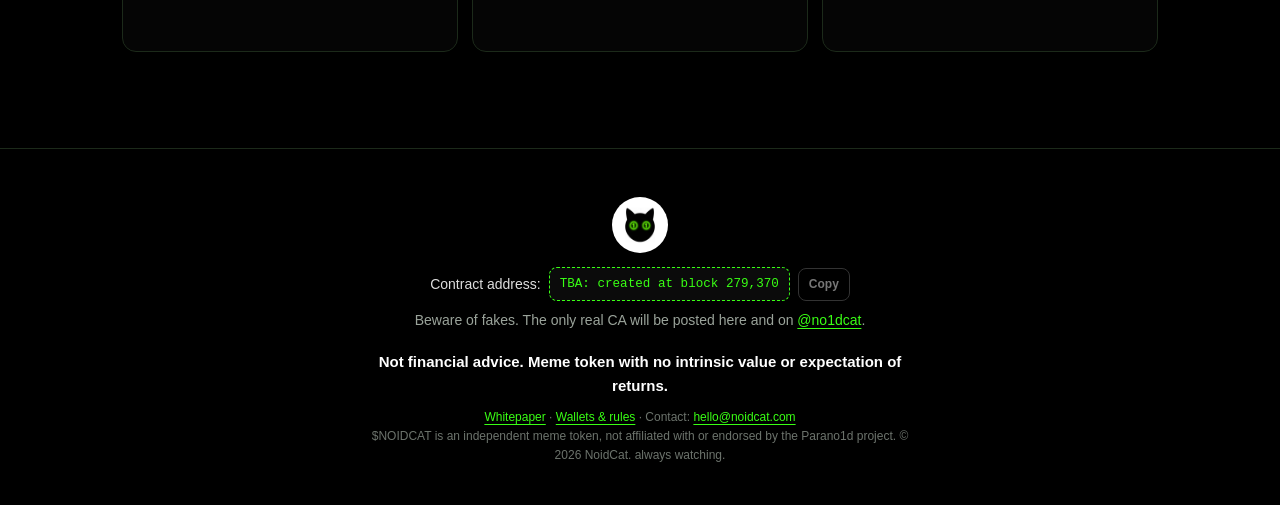
==== commit 4637b504: "Mobile-first rework, whitepaper, corrected disclosure, copy buttons" ====
--- a/index.html
+++ b/index.html
@@ -34,7 +34,7 @@
 <header class="nav">
   <a class="brand" href="#top"><img src="assets/logo.webp" alt="" width="32" height="32">$NOIDCAT</a>
   <nav aria-label="Sections">
-    <a href="#about">About</a><a href="#tokenomics">Tokenomics</a><a href="#buy">How to buy</a><a href="disclosure.html">Disclosure</a>
+    <a href="#about">About</a><a href="#tokenomics">Tokenomics</a><a href="#buy">How to buy</a><a href="whitepaper.html">Whitepaper</a><a href="disclosure.html">Disclosure</a>
   </nav>
 </header>
 
@@ -51,7 +51,7 @@
     <div class="cta">
       <a class="btn primary" href="https://x.com/no1dcat" target="_blank" rel="noopener">
         <svg viewBox="0 0 24 24" aria-hidden="true"><path d="M18.9 2H22l-7.6 8.7L23 22h-6.8l-5.3-6.9L4.8 22H1.7l8.1-9.3L1 2h7l4.8 6.3L18.9 2Zm-1.2 18h1.9L7.1 3.9H5.1L17.7 20Z"/></svg>Follow on X</a>
-      <a class="btn" href="disclosure.html">Wallets &amp; rules</a>
+      <a class="btn" href="whitepaper.html">Whitepaper</a>
     </div>
     <p class="launch-note">Total supply <strong>500,000</strong> &middot; fixed &middot; no mint &middot; 500 NOID backing locked as holder value</p>
   </section>
@@ -76,7 +76,7 @@
       <div class="stat"><span class="label">Total supply</span><span class="val">500,000</span><span class="hint">fixed at creation, no mint</span></div>
       <div class="stat"><span class="label">Holder backing</span><span class="val">500 NOID</span><span class="hint">0.001 NOID per token, returned on burn</span></div>
       <div class="stat"><span class="label">Launch</span><span class="val">Public curve</span><span class="hint">no presale, no allowlist</span></div>
-      <div class="stat"><span class="label">Team bag</span><span class="val">14,000</span><span class="hint">2.8%, bought at creation at curve price</span></div>
+      <div class="stat"><span class="label">Team bag</span><span class="val">25,000</span><span class="hint">5% at creation, 22% hard cap</span></div>
     </div>
 
     <p class="lead">Supply is fixed at creation. <strong>60% (300,000)</strong> sells on the public bonding curve. The other <strong>40% (200,000)</strong> becomes permanent DEX liquidity when the curve graduates. Nobody gets tokens for free.</p>
@@ -84,14 +84,14 @@
     <div class="alloc">
       <article class="card"><div class="pct">300,000</div><h3>Public curve</h3><p>Anyone can buy from the first block. Price starts near 0.0033 NOID and rises with every buy.</p><p class="addr">No presale</p></article>
       <article class="card"><div class="pct">200,000</div><h3>DEX liquidity</h3><p>Joins the token's permanent pool at graduation. Not the team's to withdraw.</p><p class="addr">Automatic on-chain</p></article>
-      <article class="card"><div class="pct">14,000</div><h3>Team bag</h3><p>Bought by the dev wallet inside the creation transaction, at the same curve price as everyone else.</p><p class="addr">Wallet disclosed</p></article>
+      <article class="card"><div class="pct">25,000</div><h3>Team bag</h3><p>Bought by the dev wallet inside the creation transaction at curve price, then accumulated toward 100,000. Hard cap 22%.</p><p class="addr">Wallet disclosed</p></article>
     </div>
 
-    <div class="bar" role="img" aria-label="Allocation: 60% public curve, 40% DEX liquidity, 2.8% team">
-      <span style="flex:60" class="b-pub">60% curve</span><span style="flex:40" class="b-liq">40% liquidity</span><span style="flex:3" class="b-dev"></span>
+    <div class="bar" role="img" aria-label="Allocation: 60% public curve, 40% DEX liquidity, 5% team at creation rising to a 22% cap">
+      <span style="flex:60" class="b-pub">60% curve</span><span style="flex:40" class="b-liq">40% liquidity</span><span style="flex:5" class="b-dev"></span>
     </div>
 
-    <p class="proof"><span class="one">①</span> Parano1d v2.1 has no lock contracts, so the claim here is narrow and checkable: every wallet is published before launch, the team bag is bought at public price, and the dev sells on a rule written down in advance. <a href="disclosure.html">Read the full disclosure →</a></p>
+    <p class="proof"><span class="one">①</span> Parano1d v2.1 has no lock contracts, so the claim here is narrow and checkable: every wallet is published before launch, the team bag is bought at public price, and the dev sells on a rule written down in advance. <a href="disclosure.html">Full wallet list and rules →</a> &middot; <a href="whitepaper.html">Whitepaper →</a></p>
   </section>
 
   <!-- 4. HOW TO BUY -->
@@ -121,7 +121,7 @@
   <p class="ca">Contract address: <code id="ca">TBA: created at block 279,370</code> <button type="button" class="copy" data-copy="ca" disabled>Copy</button></p>
   <p class="warn">Beware of fakes. The only real CA will be posted here and on <a href="https://x.com/no1dcat" target="_blank" rel="noopener">@no1dcat</a>.</p>
   <p class="disclaimer">Not financial advice. Meme token with no intrinsic value or expectation of returns.</p>
-  <p class="small"><a href="disclosure.html">Wallets &amp; rules</a> &middot; Contact: <a href="mailto:hello@noidcat.com">hello@noidcat.com</a></p>
+  <p class="small"><a href="whitepaper.html">Whitepaper</a> &middot; <a href="disclosure.html">Wallets &amp; rules</a> &middot; Contact: <a href="mailto:hello@noidcat.com">hello@noidcat.com</a></p>
   <p class="small">$NOIDCAT is an independent meme token, not affiliated with or endorsed by the Parano1d project. &copy; 2026 NoidCat. always watching.</p>
 </footer>
 
--- a/style.css
+++ b/style.css
@@ -0,0 +1,178 @@
+:root{--bg:#000;--fg:#f2f2f2;--muted:#9aa39a;--g:#39ff14;--g2:#2bd10f;--line:#1c2a1a;--card:#070b07;
+--font:"Inter","Helvetica Neue",Arial,system-ui,-apple-system,"Segoe UI",Roboto,sans-serif}
+*{box-sizing:border-box}
+html{scroll-behavior:smooth;-webkit-text-size-adjust:100%}
+body{margin:0;background:var(--bg);color:var(--fg);font-family:var(--font);line-height:1.6;font-size:17px;
+background-image:radial-gradient(ellipse at 50% -10%,rgba(57,255,20,.12),transparent 60%)}
+img{max-width:100%;height:auto;display:block}
+a{color:var(--g);text-decoration-thickness:1px;text-underline-offset:3px}
+a:hover{color:#fff}
+:focus-visible{outline:2px solid var(--g);outline-offset:3px}
+.skip{position:absolute;left:-999px}.skip:focus{left:8px;top:8px;background:var(--g);color:#000;padding:8px;z-index:9}
+code{font-family:ui-monospace,SFMono-Regular,Menlo,Consolas,monospace;font-size:.9em}
+.one{color:var(--g);text-shadow:0 0 12px rgba(57,255,20,.7)}
+
+/* nav */
+.nav{position:sticky;top:0;z-index:5;display:flex;align-items:center;justify-content:space-between;gap:12px;
+padding:10px 18px;background:rgba(0,0,0,.82);backdrop-filter:blur(8px);-webkit-backdrop-filter:blur(8px);border-bottom:1px solid var(--line)}
+.brand{display:flex;align-items:center;gap:8px;font-weight:900;color:#fff;text-decoration:none;letter-spacing:.5px}
+.brand img{border-radius:50%}
+.nav nav{display:none;gap:22px}
+.nav nav a{color:var(--muted);text-decoration:none;font-weight:600;font-size:15px}
+.nav nav a:hover{color:var(--g)}
+
+/* hero */
+.hero{min-height:calc(100svh - 53px);display:flex;flex-direction:column;align-items:center;justify-content:center;text-align:center;padding:40px 20px 56px}
+.eyes-wrap{width:min(62vw,300px);aspect-ratio:1;border-radius:50%;overflow:hidden;box-shadow:0 0 0 1px var(--line),0 0 60px rgba(57,255,20,.18)}
+.logo{width:100%;height:100%;object-fit:cover}
+.badge{display:inline-flex;align-items:center;gap:10px;margin:28px 0 6px;padding:7px 14px;border:1px solid var(--g);border-radius:999px;
+color:var(--g);font-size:13px;font-weight:700;letter-spacing:.3px;background:rgba(57,255,20,.06)}
+.dot{width:8px;height:8px;border-radius:50%;background:var(--g);box-shadow:0 0 10px var(--g);animation:pulse 1.6s ease-in-out infinite}
+@keyframes pulse{50%{opacity:.25}}
+h1{margin:6px 0 0;font-size:clamp(52px,15vw,128px);line-height:.95;font-weight:900;letter-spacing:-2px;color:#fff}
+.sub{margin:10px 0 0;font-size:clamp(19px,4.6vw,28px);font-weight:700}
+.tagline{margin:4px 0 26px;color:var(--g);font-weight:800;font-size:clamp(18px,4vw,24px);letter-spacing:1px;text-shadow:0 0 16px rgba(57,255,20,.5)}
+.cta{display:flex;flex-wrap:wrap;justify-content:center;gap:10px;width:100%;max-width:640px}
+.btn{display:inline-flex;align-items:center;justify-content:center;gap:8px;min-height:48px;padding:0 22px;border-radius:12px;font-weight:800;text-decoration:none;
+border:1px solid #2a2a2a;color:#fff;background:#0b0b0b;transition:transform .15s,box-shadow .15s}
+.btn svg{width:18px;height:18px;fill:currentColor}
+.btn.primary{background:var(--g);color:#000;border-color:var(--g);flex-basis:100%}
+.btn.primary:hover{box-shadow:0 0 24px rgba(57,255,20,.55);transform:translateY(-1px);color:#000}
+.btn.soon{flex:1;color:#bbb;cursor:not-allowed}
+.btn.soon small{font-size:11px;font-weight:700;color:var(--g);border:1px solid var(--line);border-radius:6px;padding:1px 6px;text-transform:uppercase;letter-spacing:.5px}
+.launch-note{margin:18px 0 0;color:var(--muted);font-size:14px}
+.launch-note strong{color:var(--g)}
+
+/* sections */
+.section{max-width:1100px;margin:0 auto;padding:64px 20px;border-top:1px solid var(--line)}
+h2{margin:0 0 22px;font-size:clamp(32px,7vw,52px);line-height:1.05;font-weight:900;letter-spacing:-1px}
+.kicker{color:var(--g);font-size:.5em;vertical-align:middle;letter-spacing:1px;margin-right:6px}
+h3{margin:0 0 6px;font-size:19px;font-weight:800}
+.about{display:grid;gap:28px;align-items:center}
+.about p{margin:0 0 14px;color:#d6d6d6}
+.about em{color:var(--g);font-style:normal;font-weight:700}
+.punch{font-weight:900;font-size:22px;color:#fff!important}
+.about-img{margin:0;border-radius:18px;overflow:hidden;border:1px solid var(--line);box-shadow:0 0 50px rgba(57,255,20,.1)}
+
+/* tokenomics */
+.stats{display:grid;grid-template-columns:1fr 1fr;gap:10px;margin-bottom:26px}
+.stat{background:var(--card);border:1px solid var(--line);border-radius:14px;padding:16px;display:flex;flex-direction:column}
+.label{color:var(--muted);font-size:12px;text-transform:uppercase;letter-spacing:1px;font-weight:700}
+.val{font-size:26px;font-weight:900;color:#fff;margin-top:4px;line-height:1.2}
+.hint{color:var(--g);font-size:12px;font-weight:600}
+.tbd{color:var(--g)}
+.lead{color:#d6d6d6;margin:0 0 18px}
+.alloc{display:grid;grid-template-columns:1fr 1fr;gap:10px}
+.card{position:relative;background:var(--card);border:1px solid var(--line);border-radius:16px;padding:16px;transition:border-color .2s}
+.card:hover{border-color:var(--g)}
+.pct{font-size:clamp(34px,9vw,44px);font-weight:900;line-height:1;color:var(--g);text-shadow:0 0 18px rgba(57,255,20,.45);margin-bottom:10px}
+.card p{margin:0;color:#bdbdbd;font-size:15px}
+.card .addr{margin-top:12px;padding-top:10px;border-top:1px dashed #223322;font-size:13px;color:var(--muted)}
+.addr code{color:#000;background:var(--g);border-radius:5px;padding:1px 7px;font-weight:700;font-size:12px}
+.bar{display:flex;height:34px;margin:22px 0 14px;border-radius:10px;overflow:hidden;border:1px solid var(--line);font-size:12px;font-weight:800}
+.bar span{display:flex;align-items:center;padding-left:12px;min-width:5px}
+.b-pub{background:#0f1a0d;color:var(--g)}
+.b-dev{background:var(--g)}.b-mkt{background:#2bd10f}.b-com{background:#1fa80a}.b-liq{background:#158006}
+.proof{color:#d6d6d6;font-size:15px;margin:0}
+.tbd-inline{color:var(--g);font-weight:700}
+
+/* steps */
+.steps{list-style:none;margin:0;padding:0;display:grid;gap:12px;counter-reset:s}
+.steps li{display:flex;gap:16px;background:var(--card);border:1px solid var(--line);border-radius:16px;padding:20px}
+.n{flex:none;width:42px;height:42px;border-radius:50%;display:grid;place-items:center;background:var(--g);color:#000;font-weight:900;font-size:20px;box-shadow:0 0 16px rgba(57,255,20,.45)}
+.steps p{margin:0 0 8px;color:#bdbdbd;font-size:15px}
+.links a{font-weight:700;font-size:15px;margin-right:14px;display:inline-block}
+
+/* gallery */
+.gallery{display:grid;gap:14px}
+.gallery figure{margin:0;border-radius:14px;overflow:hidden;border:1px solid var(--line);background:#050505}
+.gallery img{width:100%;aspect-ratio:16/9;object-fit:cover;transition:transform .3s}
+.gallery a:hover img{transform:scale(1.03)}
+
+/* footer */
+.footer{border-top:1px solid var(--line);padding:48px 20px 40px;text-align:center;color:var(--muted);font-size:14px}
+.footer img{margin:0 auto 14px;border-radius:50%}
+.ca{display:flex;flex-wrap:wrap;justify-content:center;align-items:center;gap:8px;color:#ddd;margin:0 0 8px}
+.ca code{background:#0b0b0b;border:1px dashed var(--g);color:var(--g);padding:6px 10px;border-radius:8px;word-break:break-all}
+.copy{font:inherit;font-weight:700;font-size:12px;background:transparent;border:1px solid #333;color:#777;border-radius:8px;padding:6px 10px}
+.copy:not(:disabled){color:var(--g);border-color:var(--g);cursor:pointer}
+.warn{margin:0 0 18px}
+.disclaimer{color:#fff;font-weight:800;max-width:560px;margin:0 auto 10px;font-size:15px}
+.small{font-size:12px;max-width:560px;margin:0 auto;color:#6c736c}
+
+/* >= tablet */
+@media (min-width:640px){
+  .stats{grid-template-columns:repeat(4,1fr)}
+  .card{padding:20px}
+  .gallery{grid-template-columns:1fr 1fr}
+  .btn.primary{flex-basis:auto}.btn.soon{flex:none}
+}
+@media (min-width:900px){
+  .nav{padding:12px 32px}.nav nav{display:flex}
+  .section{padding:96px 32px}
+  .about{grid-template-columns:1.05fr 1fr;gap:48px}
+  .alloc{grid-template-columns:repeat(4,1fr)}
+  .steps{grid-template-columns:repeat(3,1fr)}
+  .steps li{flex-direction:column}
+  .gallery{grid-template-columns:repeat(3,1fr)}
+}
+@media (prefers-reduced-motion:reduce){*{animation:none!important;transition:none!important;scroll-behavior:auto!important}}
+
+/* ---------- mobile-first additions ---------- */
+/* nav: scrollable chips on small screens, no dead space */
+@media (max-width:899px){
+  .nav nav{display:flex;gap:14px;overflow-x:auto;scrollbar-width:none;padding-bottom:2px;flex:1;justify-content:flex-end}
+  .nav nav::-webkit-scrollbar{display:none}
+  .nav nav a{white-space:nowrap;font-size:14px;padding:9px 2px;display:inline-block}
+  .brand span.lbl{display:none}
+}
+@media (max-width:639px){
+  body{font-size:16px}
+  .section{padding:56px 18px}
+  .hero{padding:32px 18px 44px;min-height:auto}
+  .alloc,.stats{grid-template-columns:1fr}
+  .stats{gap:8px}
+  .stat{padding:14px 16px}
+  .card{padding:16px}
+  .pct{font-size:30px}
+  .nav{padding:10px 14px}
+  .cta{flex-direction:column;width:100%;max-width:340px}
+  .btn{width:100%;justify-content:center}
+  .steps{gap:18px}
+  h2{font-size:clamp(26px,8vw,34px)}
+  h1{letter-spacing:-1px}
+  .footer{padding:36px 18px}
+  blockquote{margin:0}
+}
+
+/* addresses must never blow out the viewport */
+.addr,.addr code,code.mono,.copyrow code,.doc code{overflow-wrap:anywhere;word-break:break-word}
+.addr code{display:inline-block;max-width:100%}
+.copyrow{display:flex;align-items:center;gap:8px;flex-wrap:wrap;margin-top:10px}
+.copyrow code{flex:1 1 100%;order:2;font-size:12px;line-height:1.5;padding:8px 10px;border-radius:8px;
+background:#04130a;color:#b8f5c8;border:1px solid #143f22}
+.copybtn{order:1;flex:none;font:inherit;font-size:12px;font-weight:800;letter-spacing:.4px;text-transform:uppercase;
+padding:7px 12px;border-radius:8px;border:1px solid var(--line);background:#0a0f0a;color:var(--g);cursor:pointer}
+.copybtn:hover{background:#11200f;border-color:#1f4a26}
+.copybtn.ok{background:var(--g);color:#000;border-color:var(--g)}
+
+/* long-form document styling (whitepaper, disclosure) */
+.doc{max-width:760px;margin:0 auto;padding:48px 20px 80px}
+.doc h1{font-size:clamp(32px,8vw,48px);letter-spacing:-1px;margin:0 0 8px;color:#fff}
+.doc .meta{color:var(--muted);font-size:13px;text-transform:uppercase;letter-spacing:1px;margin:0 0 28px}
+.doc h2{margin:44px 0 12px;font-size:clamp(22px,5.4vw,30px)}
+.doc h3{margin:26px 0 8px;font-size:17px}
+.doc p,.doc li{color:#c9cfc9;font-size:16px;line-height:1.72}
+.doc ul,.doc ol{padding-left:22px}
+.doc li{margin:0 0 8px}
+.doc .toc{border:1px solid var(--line);border-radius:12px;padding:14px 18px;background:#040604;margin:0 0 34px}
+.doc .toc ol{margin:6px 0 0}
+.doc .toc a{font-weight:700;font-size:14px}
+.doc .fml{font-family:ui-monospace,Menlo,monospace;font-size:13px;background:#04130a;border:1px solid #143f22;
+border-radius:8px;padding:12px 14px;overflow-x:auto;color:#b8f5c8;margin:12px 0}
+.doc table{width:100%;border-collapse:collapse;font-size:14px;margin:14px 0;display:block;overflow-x:auto}
+.doc th,.doc td{text-align:left;padding:9px 12px;border-bottom:1px solid var(--line);white-space:nowrap}
+.doc th{color:var(--g);font-size:12px;text-transform:uppercase;letter-spacing:.6px}
+.doc .note{border-left:3px solid var(--g);padding:2px 0 2px 14px;color:#dcdcdc;margin:18px 0}
+.doc hr{border:0;border-top:1px solid var(--line);margin:36px 0}
+.signoff{color:var(--g);font-weight:800;letter-spacing:1px}
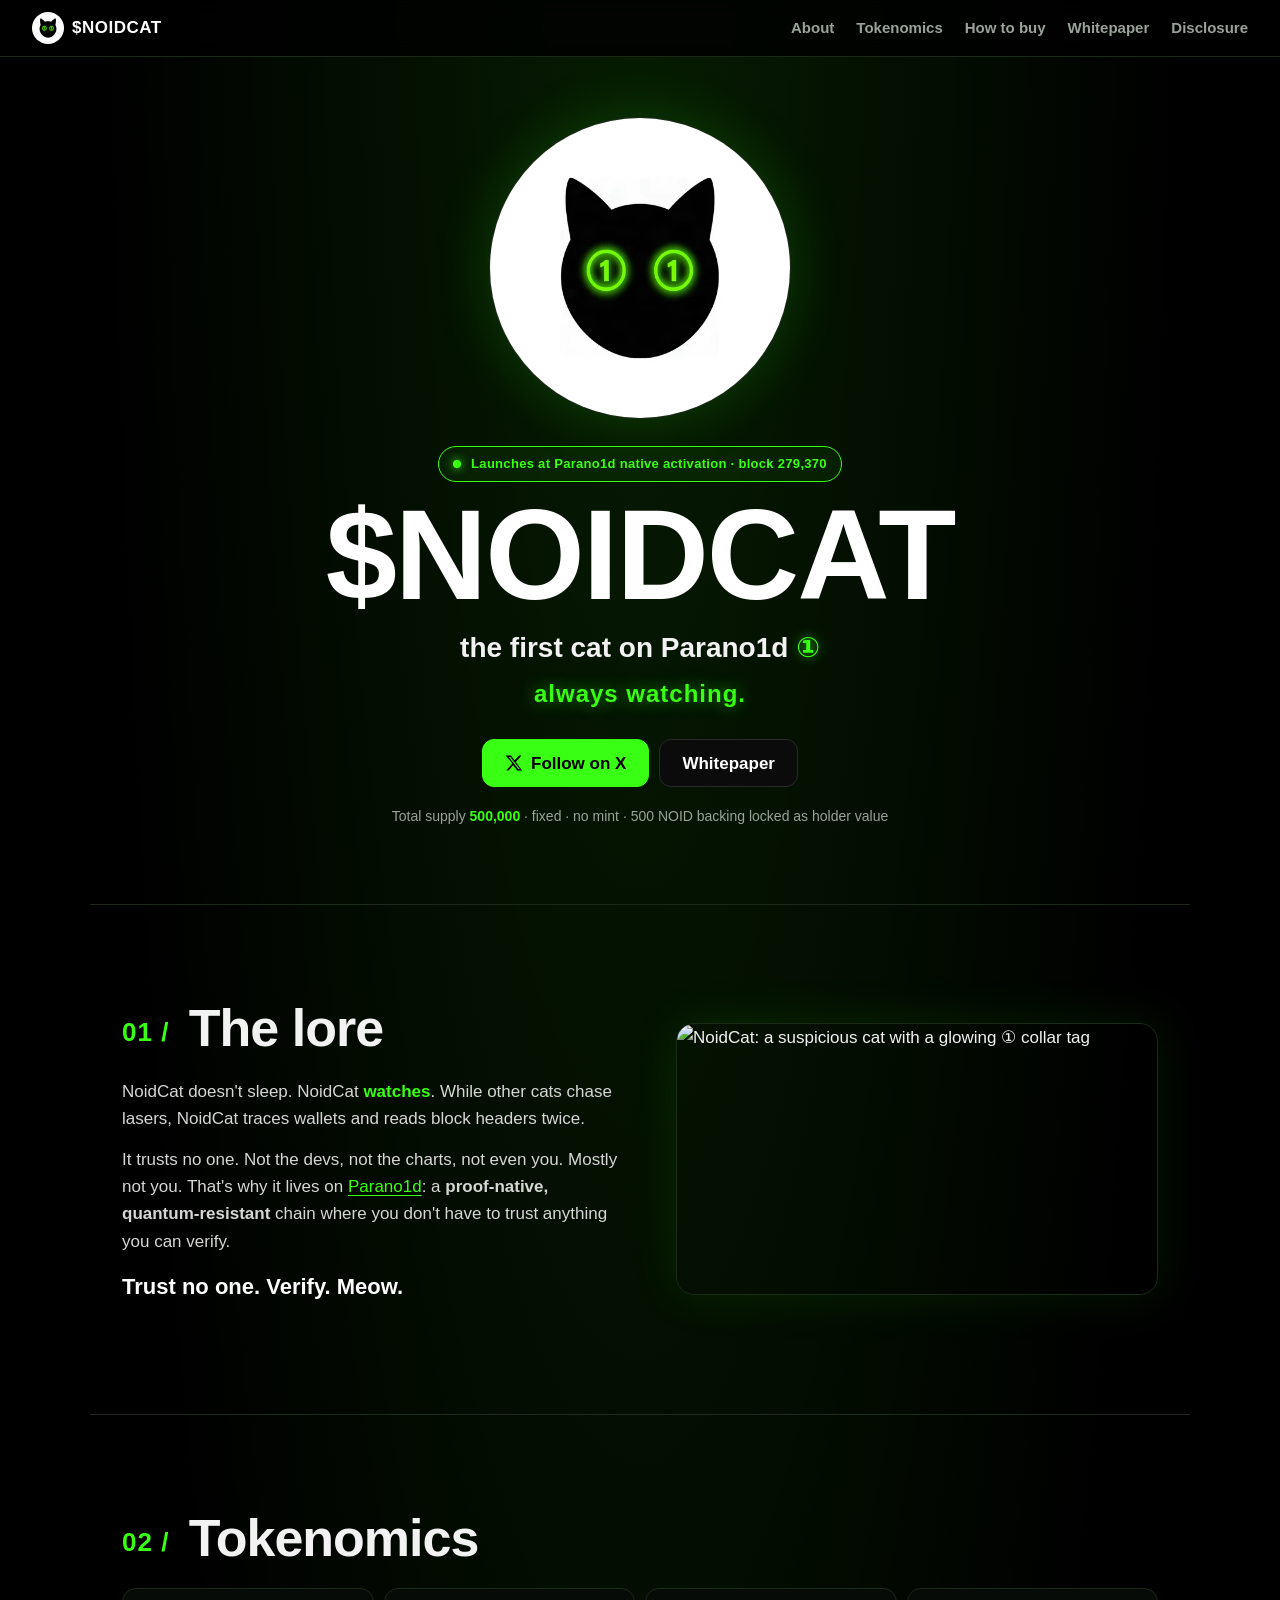
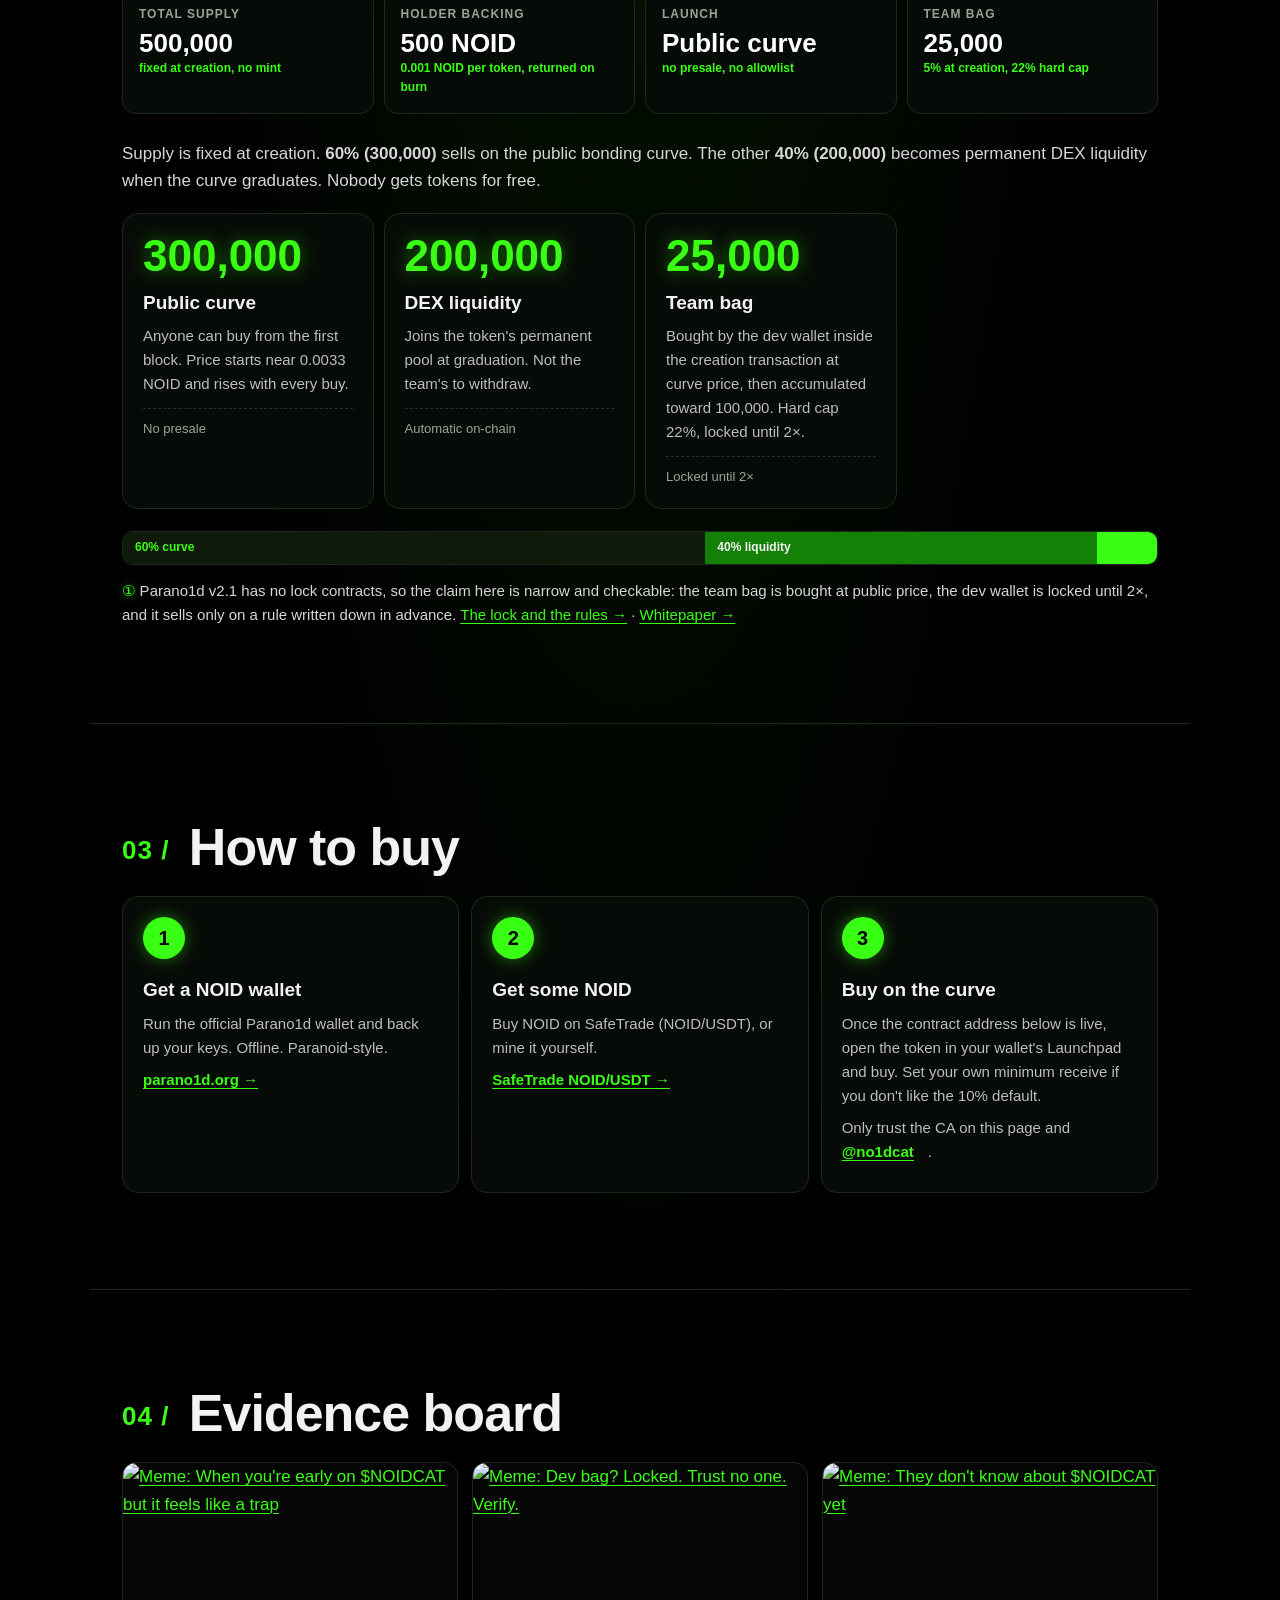
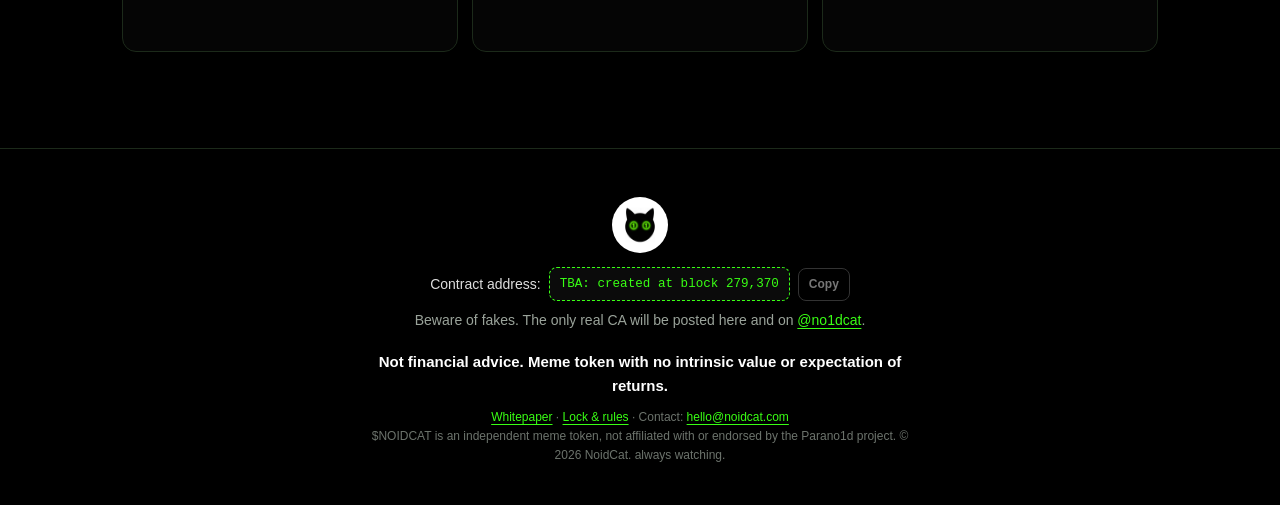
==== commit 5707435a: "Single dev-wallet story: drop the other wallets, add the 2x lock" ====
--- a/index.html
+++ b/index.html
@@ -10,7 +10,7 @@
 <meta property="og:url" content="https://noidcat.com/">
 <meta property="og:site_name" content="NoidCat">
 <meta property="og:title" content="$NOIDCAT: the first cat on Parano1d ①">
-<meta property="og:description" content="Paranoid meme cat on Parano1d. Every wallet disclosed. Always watching.">
+<meta property="og:description" content="Paranoid meme cat on Parano1d. Fixed supply, dev wallet locked until 2x. Always watching.">
 <meta property="og:image" content="https://noidcat.com/assets/og-image.jpg">
 <meta property="og:image:width" content="1200">
 <meta property="og:image:height" content="630">
@@ -18,7 +18,7 @@
 <meta name="twitter:card" content="summary_large_image">
 <meta name="twitter:site" content="@no1dcat">
 <meta name="twitter:title" content="$NOIDCAT: the first cat on Parano1d ①">
-<meta name="twitter:description" content="Paranoid meme cat on Parano1d. Every wallet disclosed. Always watching.">
+<meta name="twitter:description" content="Paranoid meme cat on Parano1d. Fixed supply, dev wallet locked until 2x. Always watching.">
 <meta name="twitter:image" content="https://noidcat.com/assets/og-image.jpg">
 <link rel="canonical" href="https://noidcat.com/">
 <link rel="icon" href="favicon.ico" sizes="any">
@@ -84,14 +84,14 @@
     <div class="alloc">
       <article class="card"><div class="pct">300,000</div><h3>Public curve</h3><p>Anyone can buy from the first block. Price starts near 0.0033 NOID and rises with every buy.</p><p class="addr">No presale</p></article>
       <article class="card"><div class="pct">200,000</div><h3>DEX liquidity</h3><p>Joins the token's permanent pool at graduation. Not the team's to withdraw.</p><p class="addr">Automatic on-chain</p></article>
-      <article class="card"><div class="pct">25,000</div><h3>Team bag</h3><p>Bought by the dev wallet inside the creation transaction at curve price, then accumulated toward 100,000. Hard cap 22%.</p><p class="addr">Wallet disclosed</p></article>
+      <article class="card"><div class="pct">25,000</div><h3>Team bag</h3><p>Bought by the dev wallet inside the creation transaction at curve price, then accumulated toward 100,000. Hard cap 22%, locked until 2&times;.</p><p class="addr">Locked until 2&times;</p></article>
     </div>
 
     <div class="bar" role="img" aria-label="Allocation: 60% public curve, 40% DEX liquidity, 5% team at creation rising to a 22% cap">
       <span style="flex:60" class="b-pub">60% curve</span><span style="flex:40" class="b-liq">40% liquidity</span><span style="flex:5" class="b-dev"></span>
     </div>
 
-    <p class="proof"><span class="one">①</span> Parano1d v2.1 has no lock contracts, so the claim here is narrow and checkable: every wallet is published before launch, the team bag is bought at public price, and the dev sells on a rule written down in advance. <a href="disclosure.html">Full wallet list and rules →</a> &middot; <a href="whitepaper.html">Whitepaper →</a></p>
+    <p class="proof"><span class="one">①</span> Parano1d v2.1 has no lock contracts, so the claim here is narrow and checkable: the team bag is bought at public price, the dev wallet is locked until 2&times;, and it sells only on a rule written down in advance. <a href="disclosure.html">The lock and the rules →</a> &middot; <a href="whitepaper.html">Whitepaper →</a></p>
   </section>
 
   <!-- 4. HOW TO BUY -->
@@ -121,7 +121,7 @@
   <p class="ca">Contract address: <code id="ca">TBA: created at block 279,370</code> <button type="button" class="copy" data-copy="ca" disabled>Copy</button></p>
   <p class="warn">Beware of fakes. The only real CA will be posted here and on <a href="https://x.com/no1dcat" target="_blank" rel="noopener">@no1dcat</a>.</p>
   <p class="disclaimer">Not financial advice. Meme token with no intrinsic value or expectation of returns.</p>
-  <p class="small"><a href="whitepaper.html">Whitepaper</a> &middot; <a href="disclosure.html">Wallets &amp; rules</a> &middot; Contact: <a href="mailto:hello@noidcat.com">hello@noidcat.com</a></p>
+  <p class="small"><a href="whitepaper.html">Whitepaper</a> &middot; <a href="disclosure.html">Lock &amp; rules</a> &middot; Contact: <a href="mailto:hello@noidcat.com">hello@noidcat.com</a></p>
   <p class="small">$NOIDCAT is an independent meme token, not affiliated with or endorsed by the Parano1d project. &copy; 2026 NoidCat. always watching.</p>
 </footer>
 
--- a/style.css
+++ b/style.css
@@ -128,6 +128,8 @@
 }
 @media (max-width:639px){
   body{font-size:16px}
+  .doc table{font-size:13px}
+  .doc table th,.doc table td{padding:7px 8px;white-space:normal;overflow-wrap:anywhere}
   .section{padding:56px 18px}
   .hero{padding:32px 18px 44px;min-height:auto}
   .alloc,.stats{grid-template-columns:1fr}
